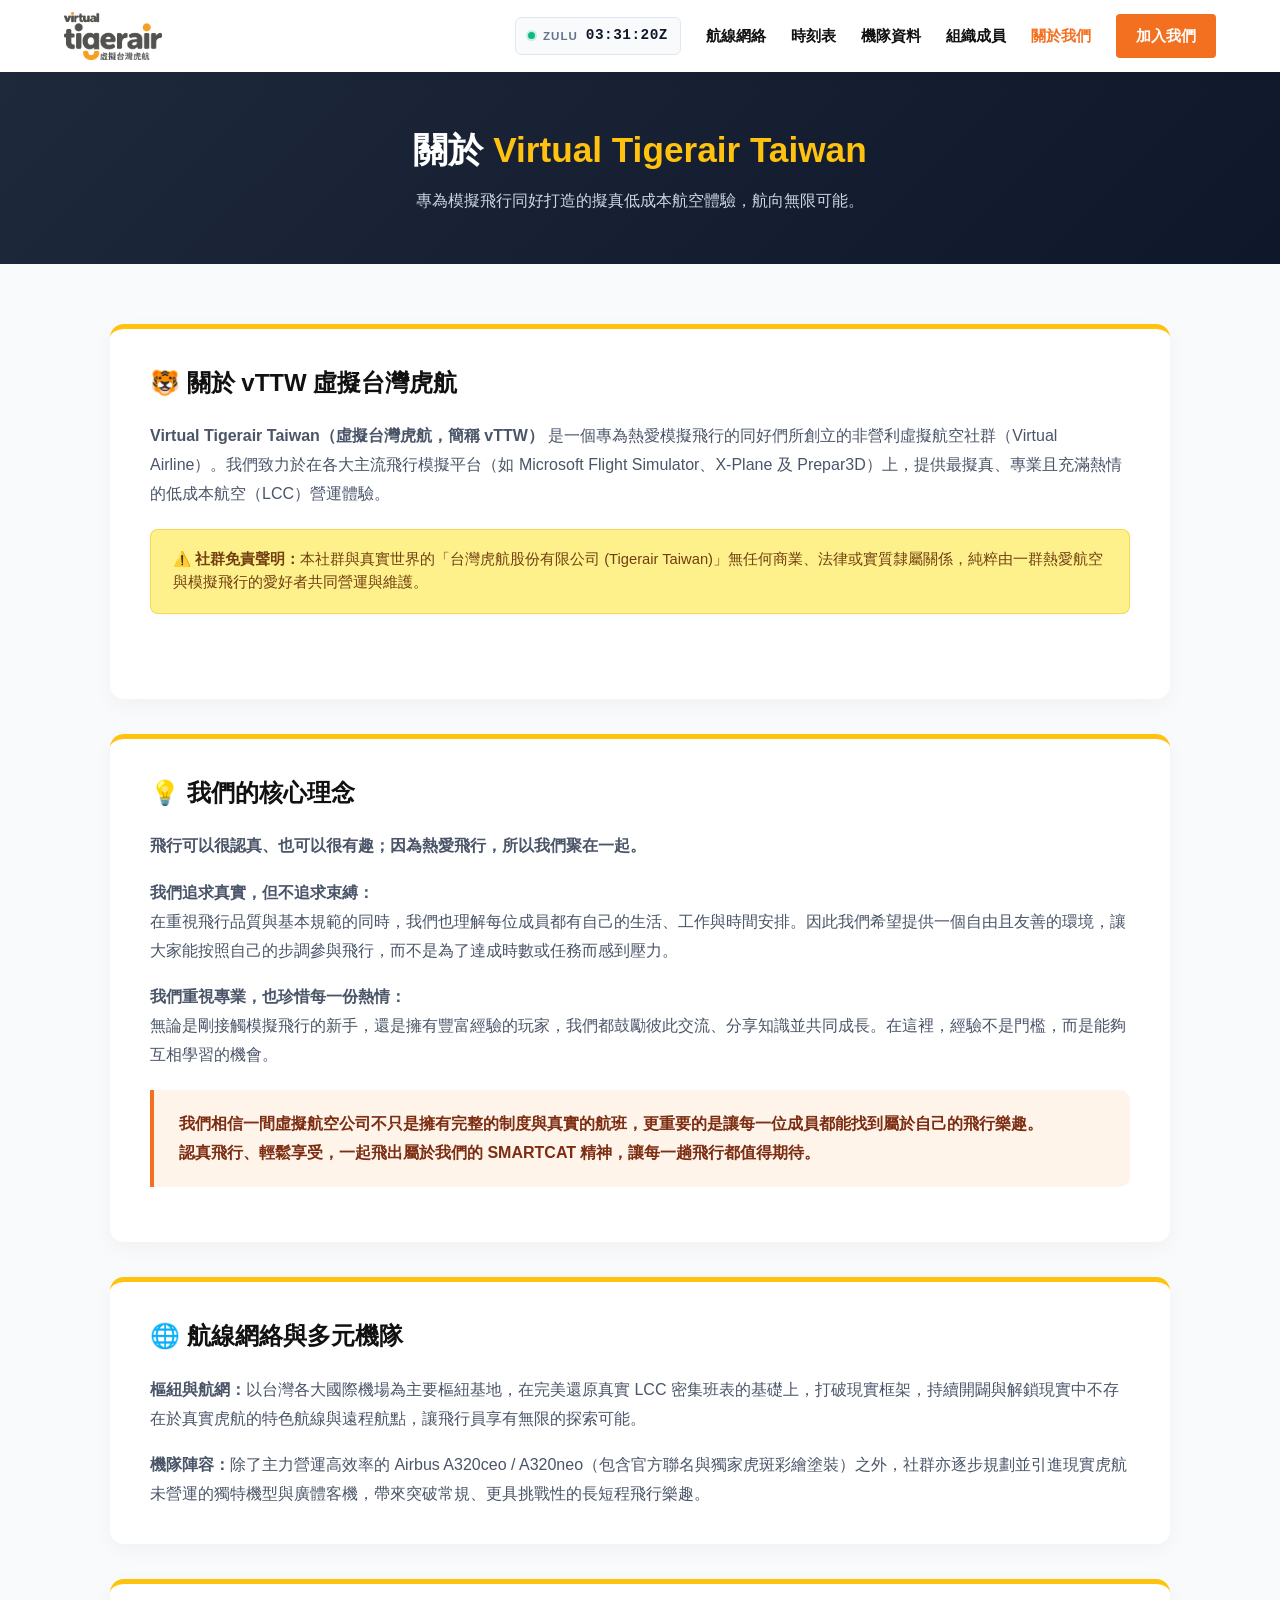
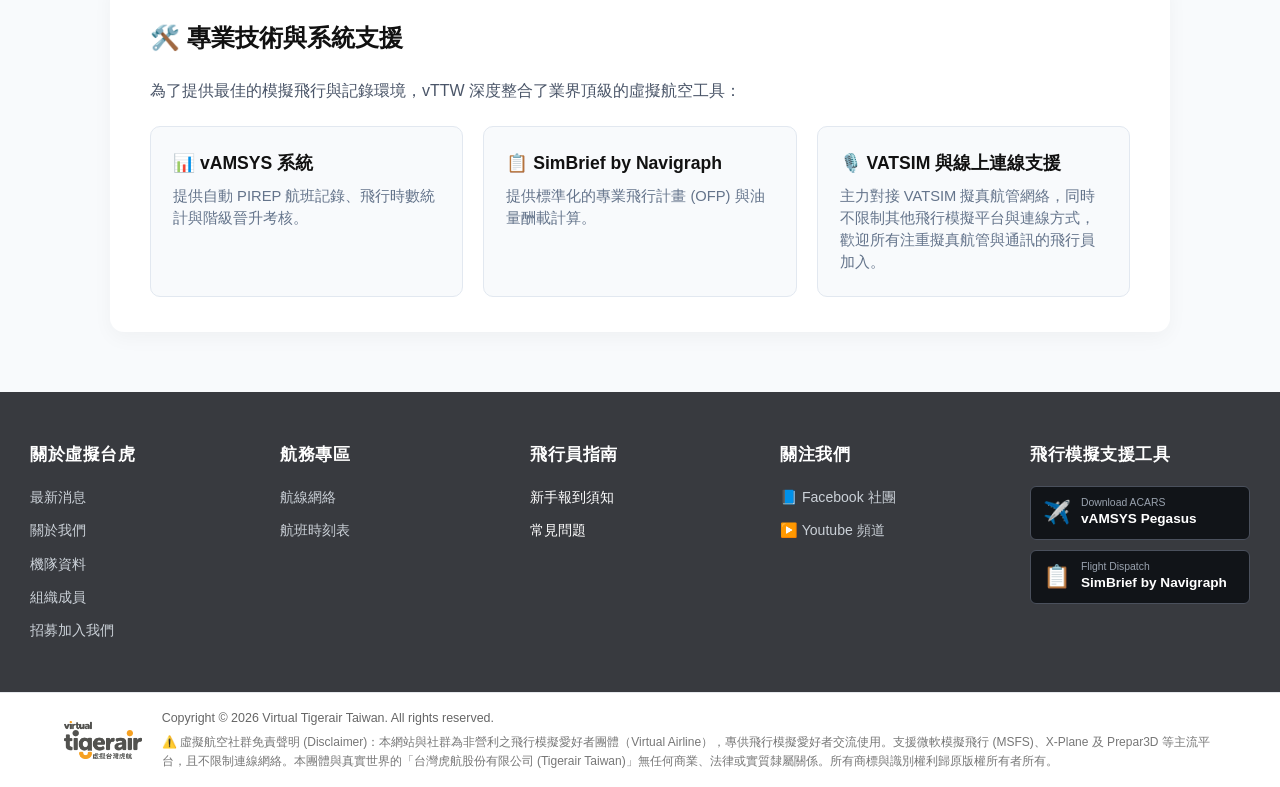
==== about.html @ 280c84ca "Update about.html" ====
<!DOCTYPE html>
<html lang="zh-TW">
<head>
    <meta charset="UTF-8">
    <meta name="viewport" content="width=device-width, initial-scale=1.0">
    <title>關於我們 | Virtual Tigerair Taiwan 虛擬台灣虎航</title>
    
    <link rel="icon" type="image/png" href="assets/vTTW_icon_128x128.png?v=3">
    <link rel="icon" type="image/png" href="assets/favicon.png?v=3">
    <link rel="apple-touch-icon" href="assets/vTTW_icon_128x128.png?v=3">

    <link rel="stylesheet" href="assets/styles.css">
    <style>
        body {
            background-color: #f8fafc;
        }

        .page-header {
            background: linear-gradient(135deg, #1e293b, #0f172a);
            color: #ffffff;
            padding: 50px 20px;
            text-align: center;
            margin-bottom: 40px;
        }

        .page-header h1 {
            font-size: 2.2rem;
            font-weight: 800;
            margin-bottom: 10px;
        }

        .page-header h1 span {
            color: var(--tiger-yellow);
        }

        .page-header p {
            font-size: 1rem;
            color: #cbd5e1;
            max-width: 700px;
            margin: 0 auto;
        }

        .content-section {
            background: #ffffff;
            border-radius: 14px;
            box-shadow: 0 6px 20px rgba(0,0,0,0.04);
            border-top: 5px solid var(--tiger-yellow);
            padding: 35px 40px;
            margin-bottom: 35px;
        }

        .content-section h2 {
            font-size: 1.5rem;
            font-weight: 800;
            color: var(--tiger-black);
            margin-bottom: 20px;
            display: flex;
            align-items: center;
            gap: 10px;
        }

        .content-section p {
            font-size: 1rem;
            color: #4a5568;
            line-height: 1.8;
            margin-bottom: 18px;
        }

        .content-section p:last-child {
            margin-bottom: 0;
        }

        .philosophy-box {
            background: #fff4ea;
            border-left: 4px solid var(--tiger-orange);
            padding: 20px 25px;
            border-radius: 0 10px 10px 0;
            margin: 20px 0;
        }

        .philosophy-box p {
            color: #7c2d12;
            font-weight: 600;
            margin: 0;
        }

        .disclaimer-box {
            background: #fef08a;
            border: 1px solid rgba(234, 179, 8, 0.4);
            color: #713f12;
            padding: 18px 22px;
            border-radius: 8px;
            font-size: 0.92rem;
            line-height: 1.6;
            margin-top: 20px;
        }

        .support-grid {
            display: grid;
            grid-template-columns: repeat(auto-fit, minmax(280px, 1fr));
            gap: 20px;
            margin-top: 20px;
        }

        .support-card {
            background: #f8fafc;
            border: 1.5px solid #e2e8f0;
            border-radius: 10px;
            padding: 22px;
            transition: all 0.2s ease;
        }

        .support-card:hover {
            border-color: var(--tiger-yellow);
            transform: translateY(-2px);
            box-shadow: 0 4px 12px rgba(0,0,0,0.03);
        }

        .support-card h3 {
            font-size: 1.1rem;
            font-weight: 800;
            color: var(--tiger-black);
            margin-bottom: 8px;
        }

        .support-card p {
            font-size: 0.92rem;
            color: #64748b;
            margin: 0;
            line-height: 1.5;
        }

        .zulu-badge {
            display: inline-flex;
            align-items: center;
            gap: 8px;
            background: #f8fafc;
            border: 1px solid #e2e8f0;
            border-radius: 6px;
            padding: 6px 12px;
            font-size: 0.85rem;
            color: #1e293b;
            font-weight: 700;
            letter-spacing: 0.5px;
        }

        .zulu-dot {
            width: 7px;
            height: 7px;
            background-color: #10b981;
            border-radius: 50%;
            display: inline-block;
            box-shadow: 0 0 0 2px rgba(16, 185, 129, 0.2);
            animation: zuluPulse 2s infinite;
        }

        .zulu-label {
            font-size: 0.72rem;
            font-weight: 800;
            color: #64748b;
            letter-spacing: 1px;
        }

        #zulu-clock {
            font-family: 'Consolas', 'Monaco', 'Courier New', monospace;
            font-size: 0.9rem;
            color: #0f172a;
            font-weight: 800;
        }

        @keyframes zuluPulse {
            0%, 100% { opacity: 1; transform: scale(1); }
            50% { opacity: 0.4; transform: scale(0.9); }
        }

        @media (max-width: 768px) {
            .content-section {
                padding: 25px 20px;
            }
        }
    </style>
</head>
<body>

    <header>
        <a href="index.html" class="tiger-logo-link">
            <img src="assets/Virtual_Tigerair_Taiwan_LOGO_cht_02.png" alt="Virtual Tigerair Taiwan 虛擬台灣虎航" class="tiger-logo-img">
        </a>
        <nav>
            <div class="zulu-badge">
                <span class="zulu-dot"></span>
                <span class="zulu-label">ZULU</span>
                <span id="zulu-clock">00:00:00Z</span>
            </div>

            <a href="routes.html">航線網絡</a>
            <a href="timetable.html">時刻表</a>
            <a href="fleet.html">機隊資料</a>
            <a href="team.html">組織成員</a>
            <a href="about.html" style="color: var(--tiger-orange);">關於我們</a>
            <a href="join.html" class="nav-btn" style="background-color: var(--tiger-orange); color: #fff !important;">加入我們</a>
        </nav>
    </header>

    <section class="page-header">
        <h1>關於 <span>Virtual Tigerair Taiwan</span></h1>
        <p>專為模擬飛行同好打造的擬真低成本航空體驗，航向無限可能。</p>
    </section>

    <div class="container">

        <section class="content-section">
            <h2>🐯 關於 vTTW 虛擬台灣虎航</h2>
            <p><strong>Virtual Tigerair Taiwan（虛擬台灣虎航，簡稱 vTTW）</strong> 是一個專為熱愛模擬飛行的同好們所創立的非營利虛擬航空社群（Virtual Airline）。我們致力於在各大主流飛行模擬平台（如 Microsoft Flight Simulator、X-Plane 及 Prepar3D）上，提供最擬真、專業且充滿熱情的低成本航空（LCC）營運體驗。</p>
            
            <div class="disclaimer-box">
                <strong>⚠️ 社群免責聲明：</strong>本社群與真實世界的「台灣虎航股份有限公司 (Tigerair Taiwan)」無任何商業、法律或實質隸屬關係，純粹由一群熱愛航空與模擬飛行的愛好者共同營運與維護。
            </div>
        </section>

        <section class="content-section">
            <h2>💡 我們的核心理念</h2>
            <p><strong>飛行可以很認真、也可以很有趣；因為熱愛飛行，所以我們聚在一起。</strong></p>
            
            <p><strong>我們追求真實，但不追求束縛：</strong><br>
            在重視飛行品質與基本規範的同時，我們也理解每位成員都有自己的生活、工作與時間安排。因此我們希望提供一個自由且友善的環境，讓大家能按照自己的步調參與飛行，而不是為了達成時數或任務而感到壓力。</p>

            <p><strong>我們重視專業，也珍惜每一份熱情：</strong><br>
            無論是剛接觸模擬飛行的新手，還是擁有豐富經驗的玩家，我們都鼓勵彼此交流、分享知識並共同成長。在這裡，經驗不是門檻，而是能夠互相學習的機會。</p>

            <div class="philosophy-box">
                <p>我們相信一間虛擬航空公司不只是擁有完整的制度與真實的航班，更重要的是讓每一位成員都能找到屬於自己的飛行樂趣。<br><strong>認真飛行、輕鬆享受，一起飛出屬於我們的 SMARTCAT 精神，讓每一趟飛行都值得期待。</strong></p>
            </div>
        </section>

        <section class="content-section">
            <h2>🌐 航線網絡與多元機隊</h2>
            <p><strong>樞紐與航網：</strong>以台灣各大國際機場為主要樞紐基地，在完美還原真實 LCC 密集班表的基礎上，打破現實框架，持續開闢與解鎖現實中不存在於真實虎航的特色航線與遠程航點，讓飛行員享有無限的探索可能。</p>
            <p><strong>機隊陣容：</strong>除了主力營運高效率的 Airbus A320ceo / A320neo（包含官方聯名與獨家虎斑彩繪塗裝）之外，社群亦逐步規劃並引進現實虎航未營運的獨特機型與廣體客機，帶來突破常規、更具挑戰性的長短程飛行樂趣。</p>
        </section>

        <section class="content-section">
            <h2>🛠️ 專業技術與系統支援</h2>
            <p>為了提供最佳的模擬飛行與記錄環境，vTTW 深度整合了業界頂級的虛擬航空工具：</p>
            
            <div class="support-grid">
                <div class="support-card">
                    <h3>📊 vAMSYS 系統</h3>
                    <p>提供自動 PIREP 航班記錄、飛行時數統計與階級晉升考核。</p>
                </div>
                <div class="support-card">
                    <h3>📋 SimBrief by Navigraph</h3>
                    <p>提供標準化的專業飛行計畫 (OFP) 與油量酬載計算。</p>
                </div>
                <div class="support-card">
                    <h3>🎙️ VATSIM 與線上連線支援</h3>
                    <p>主力對接 VATSIM 擬真航管網絡，同時不限制其他飛行模擬平台與連線方式，歡迎所有注重擬真航管與通訊的飛行員加入。</p>
                </div>
            </div>
        </section>

    </div>

    <footer class="tiger-footer">
        <div class="tiger-footer-top">
            <div class="footer-col">
                <h4>關於虛擬台虎</h4>
                <ul>
                    <li><a href="index.html#news">最新消息</a></li>
                    <li><a href="about.html">關於我們</a></li>
                    <li><a href="fleet.html">機隊資料</a></li>
                    <li><a href="team.html">組織成員</a></li>
                    <li><a href="join.html">招募加入我們</a></li>
                </ul>
            </div>

            <div class="footer-col">
                <h4>航務專區</h4>
                <ul>
                    <li><a href="routes.html">航線網絡</a></li>
                    <li><a href="timetable.html">航班時刻表</a></li>
                </ul>
            </div>

            <div class="footer-col">
                <h4>飛行員指南</h4>
                <ul>
                    <li>新手報到須知</li>
                    <li>常見問題</li>
                </ul>
            </div>

            <div class="footer-col">
                <h4>關注我們</h4>
                <ul>
                    <li><a href="https://facebook.com" target="_blank" class="social-link">📘 Facebook 社團</a></li>
                    <li><a href="https://youtube.com" target="_blank" class="social-link">▶️ Youtube 頻道</a></li>
                </ul>
            </div>

            <div class="footer-col">
                <h4>飛行模擬支援工具</h4>
                <div class="app-btn-box">
                    <a href="https://vamsys.io" target="_blank" class="app-btn">
                        <span class="app-btn-icon">✈️</span>
                        <div class="app-btn-text">
                            <small>Download ACARS</small>
                            <span>vAMSYS Pegasus</span>
                        </div>
                    </a>
                    <a href="https://simbrief.com" target="_blank" class="app-btn">
                        <span class="app-btn-icon">📋</span>
                        <div class="app-btn-text">
                            <small>Flight Dispatch</small>
                            <span>SimBrief by Navigraph</span>
                        </div>
                    </a>
                </div>
            </div>
        </div>

        <div class="tiger-footer-bottom">
            <div class="footer-bottom-inner">
                <div class="footer-brand-logo">
                    <img src="assets/Virtual_Tigerair_Taiwan_LOGO_cht_02.png" alt="Virtual Tigerair Taiwan" class="footer-logo-img">
                </div>
                <div class="footer-legal">
                    <div>Copyright &copy; 2026 Virtual Tigerair Taiwan. All rights reserved.</div>
                    <div style="margin-top: 4px; color: #777; font-size: 0.75rem;">
                        ⚠️ 虛擬航空社群免責聲明 (Disclaimer)：本網站與社群為非營利之飛行模擬愛好者團體（Virtual Airline），專供飛行模擬愛好者交流使用。支援微軟模擬飛行 (MSFS)、X-Plane 及 Prepar3D 等主流平台，且不限制連線網絡。本團體與真實世界的「台灣虎航股份有限公司 (Tigerair Taiwan)」無任何商業、法律或實質隸屬關係。所有商標與識別權利歸原版權所有者所有。
                    </div>
                </div>
            </div>
        </div>
    </footer>

    <script src="assets/site.js"></script>
    <script>
        function updateZuluClock() {
            const now = new Date();
            const h = String(now.getUTCHours()).padStart(2, '0');
            const m = String(now.getUTCMinutes()).padStart(2, '0');
            const s = String(now.getUTCSeconds()).padStart(2, '0');
            const clockEl = document.getElementById('zulu-clock');
            if (clockEl) {
                clockEl.textContent = `${h}:${m}:${s}Z`;
            }
        }
        setInterval(updateZuluClock, 1000);
        updateZuluClock();
    </script>
</body>
</html>
---- assets/styles.css ----
:root {
    --tiger-yellow: #ffc20e;
    --tiger-black: #111111;
    --tiger-dark-gray: #222222;
    --tiger-orange: #f37021;
    --light-bg: #f7f9fa;
}

* {
    box-sizing: border-box;
    margin: 0;
    padding: 0;
}

body {
    font-family: 'PingFang TC', 'Microsoft JhengHei', sans-serif, Arial;
    background-color: var(--light-bg);
    color: #333;
    line-height: 1.6;
}

/* 頂部宣告條 */
.top-bar {
    background-color: var(--tiger-black);
    color: #ccc;
    font-size: 0.8rem;
    text-align: center;
    padding: 6px 10px;
    border-bottom: 2px solid var(--tiger-yellow);
}

/* 導航列 */
header {
    background-color: #ffffff;
    display: flex;
    justify-content: space-between;
    align-items: center;
    padding: 12px 5%;
    box-shadow: 0 2px 10px rgba(0,0,0,0.05);
    position: sticky;
    top: 0;
    z-index: 1000;
}

.tiger-logo-link {
    display: flex;
    align-items: center;
    text-decoration: none;
}

.tiger-logo-img {
    height: 48px;
    width: auto;
    display: block;
    object-fit: contain;
    transition: opacity 0.2s;
}

.tiger-logo-img:hover {
    opacity: 0.85;
}

/* 導航選單 */
nav {
    display: flex;
    align-items: center;
    gap: 25px;
}

nav a {
    color: var(--tiger-black);
    text-decoration: none;
    font-weight: 600;
    font-size: 0.95rem;
    transition: color 0.3s;
}

nav a:hover {
    color: var(--tiger-orange);
}

.nav-btn {
    background-color: var(--tiger-yellow);
    color: var(--tiger-black) !important;
    padding: 10px 20px;
    border-radius: 4px;
    font-weight: bold;
    transition: background 0.3s;
}

.nav-btn:hover {
    background-color: #e5ae0c;
}

/* --- 自動輪播 Hero Banner 樣式 --- */
.hero-slider {
    position: relative;
    width: 100%;
    height: 480px;
    overflow: hidden;
    display: flex;
    align-items: center;
    justify-content: center;
    text-align: center;
    color: white;
}

.slide {
    position: absolute;
    top: 0;
    left: 0;
    width: 100%;
    height: 100%;
    background-size: cover;
    background-position: center;
    opacity: 0;
    transition: opacity 1.5s ease-in-out;
    z-index: 1;
}

.slide.active {
    opacity: 1;
}

.hero-slider::before {
    content: '';
    position: absolute;
    top: 0;
    left: 0;
    width: 100%;
    height: 100%;
    background: rgba(17, 17, 17, 0.55);
    z-index: 2;
}

.hero-content {
    position: relative;
    z-index: 3;
    max-width: 800px;
    padding: 0 20px;
}

.hero-content h1 {
    font-size: 3rem;
    margin-bottom: 15px;
    font-weight: 800;
    letter-spacing: 1px;
}

.hero-content h1 span {
    color: var(--tiger-yellow);
}

.hero-content p {
    font-size: 1.25rem;
    margin: 0 auto 35px;
    color: #eee;
}

.hero-cta {
    display: inline-block;
    background-color: var(--tiger-yellow);
    color: var(--tiger-black);
    padding: 14px 35px;
    font-size: 1.1rem;
    font-weight: bold;
    text-decoration: none;
    border-radius: 4px;
    box-shadow: 0 4px 15px rgba(255, 194, 14, 0.4);
    transition: transform 0.2s, background-color 0.2s;
}

.hero-cta:hover {
    transform: translateY(-2px);
    background-color: #e5ae0c;
}

/* 內容區塊 */
.container {
    max-width: 1100px;
    margin: 60px auto;
    padding: 0 20px;
}

.disclaimer-box {
    background-color: #fff8e1;
    border-left: 5px solid var(--tiger-yellow);
    padding: 18px 20px;
    margin-bottom: 50px;
    border-radius: 0 4px 4px 0;
    font-size: 0.9rem;
    color: #555;
    box-shadow: 0 2px 8px rgba(0,0,0,0.03);
}

.section-title {
    text-align: center;
    font-size: 2rem;
    margin-bottom: 40px;
    font-weight: 800;
    color: var(--tiger-black);
}

.cards-grid {
    display: grid;
    grid-template-columns: repeat(auto-fit, minmax(240px, 1fr));
    gap: 25px;
    margin-bottom: 50px;
}

.card {
    background: white;
    border-radius: 8px;
    overflow: hidden;
    box-shadow: 0 4px 15px rgba(0,0,0,0.05);
    transition: transform 0.3s;
    border-top: 4px solid var(--tiger-yellow);
}

.card:hover {
    transform: translateY(-5px);
}

.card-content {
    padding: 22px;
}

.card-content h3, .card-content h4 {
    font-size: 1.15rem;
    margin-bottom: 10px;
    color: var(--tiger-black);
}

.card-content p {
    color: #666;
    font-size: 0.9rem;
    margin-bottom: 15px;
}

.card-link {
    color: var(--tiger-orange);
    text-decoration: none;
    font-weight: bold;
    font-size: 0.9rem;
}

.card-link:hover {
    text-decoration: underline;
}

/* 機隊表格樣式 */
.table-wrapper {
    overflow-x: auto;
    background: white;
    border-radius: 8px;
    box-shadow: 0 4px 15px rgba(0,0,0,0.05);
    border-top: 4px solid var(--tiger-yellow);
    margin-bottom: 40px;
}

.fleet-table {
    width: 100%;
    border-collapse: collapse;
    text-align: center;
    font-size: 0.9rem;
}

.fleet-table th {
    background-color: var(--tiger-black);
    color: white;
    padding: 12px 15px;
    font-weight: 600;
}

.fleet-table td {
    padding: 12px 15px;
    border-bottom: 1px solid #eee;
    color: #444;
}

.fleet-table tr:hover {
    background-color: #fffde7;
}

.badge {
    display: inline-block;
    padding: 3px 8px;
    border-radius: 4px;
    font-weight: bold;
    font-size: 0.8rem;
}

.badge.ceo {
    background-color: #e2e8f0;
    color: #334155;
}

.badge.neo {
    background-color: #fef3c7;
    color: #b45309;
    border: 1px solid var(--tiger-yellow);
}

/* ==========================================
   擬真虎航雙層頁尾 (Realistic Footer)
========================================== */
.tiger-footer {
    background-color: #383a3f;
    color: #ffffff;
    font-size: 0.9rem;
    line-height: 1.6;
    margin-top: 60px;
    border-top: none;
    padding: 0;
    text-align: left;
}

.tiger-footer-top {
    max-width: 1300px;
    margin: 0 auto;
    padding: 50px 30px 40px;
    display: grid;
    grid-template-columns: repeat(5, 1fr);
    gap: 30px;
}

.footer-col h4 {
    font-size: 1.05rem;
    font-weight: 700;
    color: #ffffff;
    margin-bottom: 18px;
    letter-spacing: 0.5px;
}

.footer-col ul {
    list-style: none;
    padding: 0;
    margin: 0;
}

.footer-col ul li {
    margin-bottom: 10px;
}

.footer-col ul li a {
    color: #cbd1d8;
    text-decoration: none;
    font-size: 0.88rem;
    transition: color 0.2s, padding-left 0.2s;
    display: inline-block;
}

.footer-col ul li a:hover {
    color: var(--tiger-yellow);
    padding-left: 3px;
}

.social-link {
    display: inline-flex;
    align-items: center;
    gap: 8px;
}

.app-btn-box {
    display: flex;
    flex-direction: column;
    gap: 10px;
}

.app-btn {
    display: flex;
    align-items: center;
    gap: 10px;
    background: #111418;
    border: 1px solid #4a505c;
    border-radius: 6px;
    padding: 8px 12px;
    color: #fff !important;
    text-decoration: none !important;
    transition: all 0.2s;
}

.app-btn:hover {
    border-color: var(--tiger-yellow);
    background: #1e2229;
    transform: translateY(-2px);
}

.app-btn-icon {
    font-size: 1.4rem;
}

.app-btn-text {
    display: flex;
    flex-direction: column;
}

.app-btn-text small {
    font-size: 0.65rem;
    color: #9aa3af;
    line-height: 1.1;
}

.app-btn-text span {
    font-size: 0.85rem;
    font-weight: 700;
}

.tiger-footer-bottom {
    background-color: #ffffff;
    color: #555555;
    padding: 16px 5%;
    border-top: 1px solid #e5e8ec;
}

.footer-bottom-inner {
    max-width: 1300px;
    margin: 0 auto;
    display: flex;
    align-items: center;
    justify-content: space-between;
    flex-wrap: wrap;
    gap: 20px;
}

.footer-brand-logo {
    display: flex;
    align-items: center;
}

.footer-logo-img {
    height: 38px;
    width: auto;
    object-fit: contain;
}

.footer-legal {
    font-size: 0.78rem;
    color: #666666;
    line-height: 1.6;
    flex: 1;
    min-width: 300px;
}

.footer-badges {
    display: flex;
    align-items: center;
    gap: 14px;
}

.vatsim-badge {
    background: #1a222d;
    color: #ffffff;
    font-size: 0.75rem;
    font-weight: 800;
    padding: 6px 12px;
    border-radius: 4px;
    border-left: 3px solid var(--tiger-yellow);
    letter-spacing: 1px;
}

.vamsys-badge {
    background: #ffc20e;
    color: #111111;
    font-size: 0.75rem;
    font-weight: 800;
    padding: 6px 12px;
    border-radius: 4px;
    letter-spacing: 0.5px;
}

@media (max-width: 992px) {
    .tiger-footer-top {
        grid-template-columns: repeat(2, 1fr);
    }
}

@media (max-width: 768px) {
    nav { display: none; }
    .hero-content h1 { font-size: 2.2rem; }
}

@media (max-width: 576px) {
    .tiger-footer-top {
        grid-template-columns: 1fr;
    }
    .footer-bottom-inner {
        flex-direction: column;
        align-items: flex-start;
    }
}
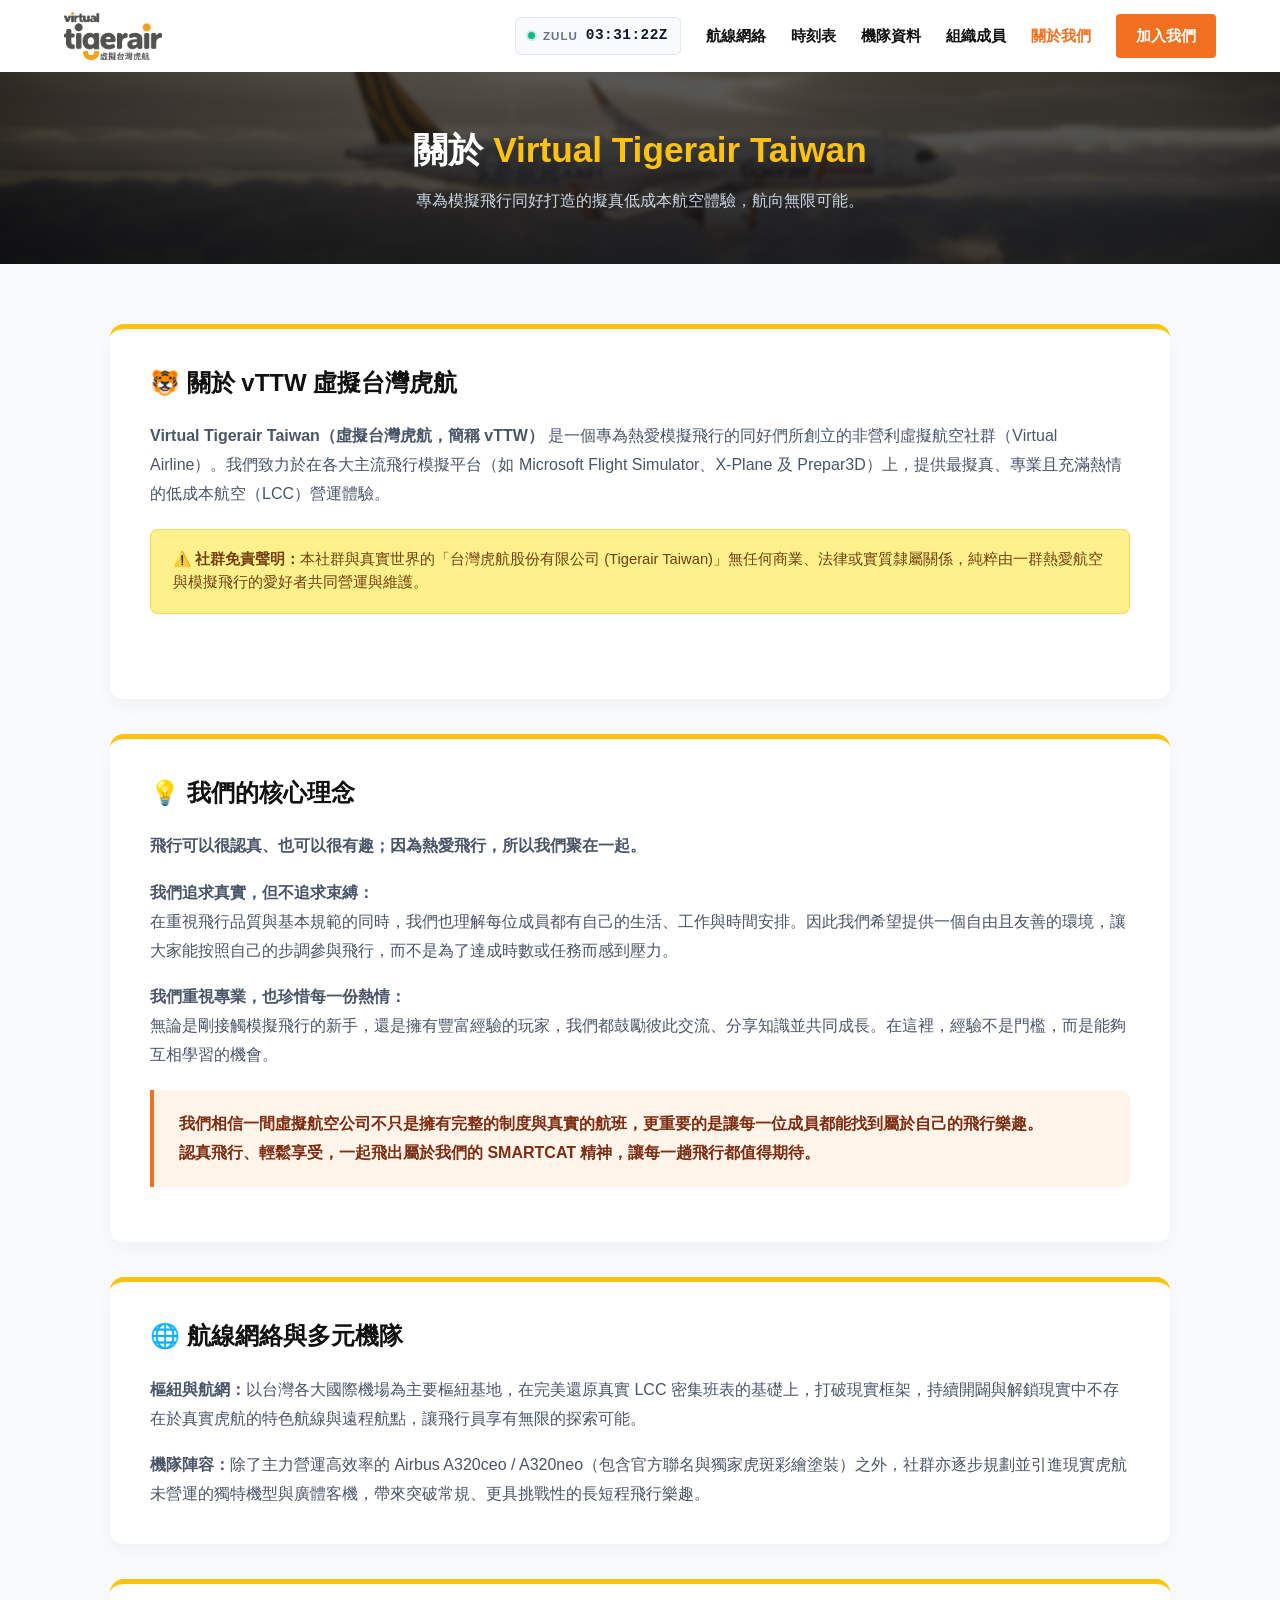
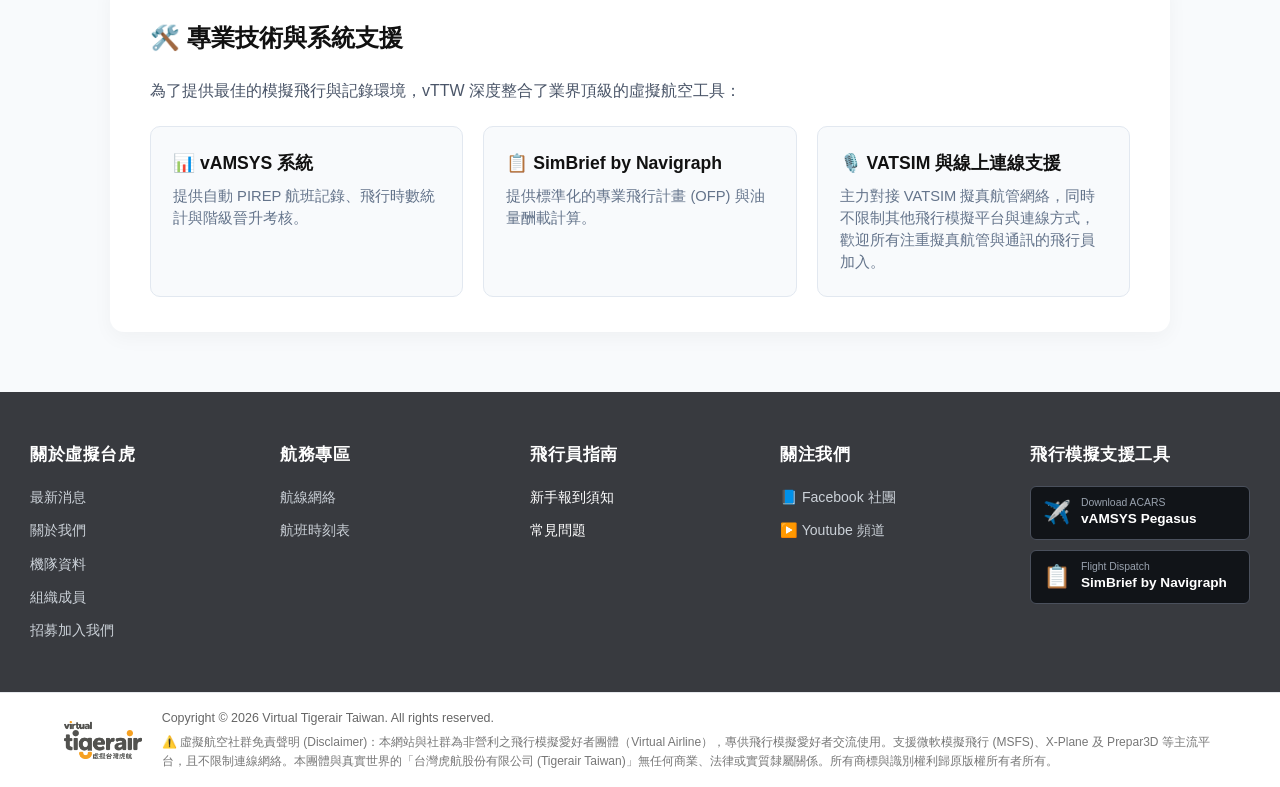
==== commit 8c413739: "Update about.html" ====
--- a/about.html
+++ b/about.html
@@ -5,6 +5,7 @@
     <meta name="viewport" content="width=device-width, initial-scale=1.0">
     <title>關於我們 | Virtual Tigerair Taiwan 虛擬台灣虎航</title>
     
+    <!-- 網站 Favicon 圖示 -->
     <link rel="icon" type="image/png" href="assets/vTTW_icon_128x128.png?v=3">
     <link rel="icon" type="image/png" href="assets/favicon.png?v=3">
     <link rel="apple-touch-icon" href="assets/vTTW_icon_128x128.png?v=3">
@@ -15,8 +16,9 @@
             background-color: #f8fafc;
         }
 
+        /* 頁面標題 Banner 樣式 */
         .page-header {
-            background: linear-gradient(135deg, #1e293b, #0f172a);
+            background: linear-gradient(rgba(17,17,17,0.7), rgba(17,17,17,0.8)), url('assets/banner1.png') center/cover;
             color: #ffffff;
             padding: 50px 20px;
             text-align: center;
@@ -40,6 +42,7 @@
             margin: 0 auto;
         }
 
+        /* 內容區塊卡片樣式 */
         .content-section {
             background: #ffffff;
             border-radius: 14px;
@@ -70,6 +73,7 @@
             margin-bottom: 0;
         }
 
+        /* 核心理念列點或強調區塊 */
         .philosophy-box {
             background: #fff4ea;
             border-left: 4px solid var(--tiger-orange);
@@ -84,6 +88,7 @@
             margin: 0;
         }
 
+        /* 免責聲明提醒框 */
         .disclaimer-box {
             background: #fef08a;
             border: 1px solid rgba(234, 179, 8, 0.4);
@@ -95,6 +100,7 @@
             margin-top: 20px;
         }
 
+        /* 系統支援清單卡片 */
         .support-grid {
             display: grid;
             grid-template-columns: repeat(auto-fit, minmax(280px, 1fr));
@@ -130,6 +136,7 @@
             line-height: 1.5;
         }
 
+        /* ZULU 時鐘與導覽列樣式 */
         .zulu-badge {
             display: inline-flex;
             align-items: center;
@@ -182,11 +189,13 @@
 </head>
 <body>
 
+    <!-- 頂部導覽列 -->
     <header>
         <a href="index.html" class="tiger-logo-link">
             <img src="assets/Virtual_Tigerair_Taiwan_LOGO_cht_02.png" alt="Virtual Tigerair Taiwan 虛擬台灣虎航" class="tiger-logo-img">
         </a>
         <nav>
+            <!-- ZULU 即時時鐘 -->
             <div class="zulu-badge">
                 <span class="zulu-dot"></span>
                 <span class="zulu-label">ZULU</span>
@@ -202,13 +211,16 @@
         </nav>
     </header>
 
+    <!-- 頁面標題 Header -->
     <section class="page-header">
         <h1>關於 <span>Virtual Tigerair Taiwan</span></h1>
         <p>專為模擬飛行同好打造的擬真低成本航空體驗，航向無限可能。</p>
     </section>
 
+    <!-- 主要內容容器 -->
     <div class="container">
 
+        <!-- 第一區：社群簡介與免責聲明 -->
         <section class="content-section">
             <h2>🐯 關於 vTTW 虛擬台灣虎航</h2>
             <p><strong>Virtual Tigerair Taiwan（虛擬台灣虎航，簡稱 vTTW）</strong> 是一個專為熱愛模擬飛行的同好們所創立的非營利虛擬航空社群（Virtual Airline）。我們致力於在各大主流飛行模擬平台（如 Microsoft Flight Simulator、X-Plane 及 Prepar3D）上，提供最擬真、專業且充滿熱情的低成本航空（LCC）營運體驗。</p>
@@ -218,6 +230,7 @@
             </div>
         </section>
 
+        <!-- 第二區：核心理念 -->
         <section class="content-section">
             <h2>💡 我們的核心理念</h2>
             <p><strong>飛行可以很認真、也可以很有趣；因為熱愛飛行，所以我們聚在一起。</strong></p>
@@ -233,12 +246,14 @@
             </div>
         </section>
 
+        <!-- 第三區：航線網絡與多元機隊 -->
         <section class="content-section">
             <h2>🌐 航線網絡與多元機隊</h2>
             <p><strong>樞紐與航網：</strong>以台灣各大國際機場為主要樞紐基地，在完美還原真實 LCC 密集班表的基礎上，打破現實框架，持續開闢與解鎖現實中不存在於真實虎航的特色航線與遠程航點，讓飛行員享有無限的探索可能。</p>
             <p><strong>機隊陣容：</strong>除了主力營運高效率的 Airbus A320ceo / A320neo（包含官方聯名與獨家虎斑彩繪塗裝）之外，社群亦逐步規劃並引進現實虎航未營運的獨特機型與廣體客機，帶來突破常規、更具挑戰性的長短程飛行樂趣。</p>
         </section>
 
+        <!-- 第四區：專業技術與系統支援 -->
         <section class="content-section">
             <h2>🛠️ 專業技術與系統支援</h2>
             <p>為了提供最佳的模擬飛行與記錄環境，vTTW 深度整合了業界頂級的虛擬航空工具：</p>
@@ -261,6 +276,7 @@
 
     </div>
 
+    <!-- 頁尾 -->
     <footer class="tiger-footer">
         <div class="tiger-footer-top">
             <div class="footer-col">
@@ -334,6 +350,7 @@
         </div>
     </footer>
 
+    <!-- 載入基本腳本 -->
     <script src="assets/site.js"></script>
     <script>
         function updateZuluClock() {
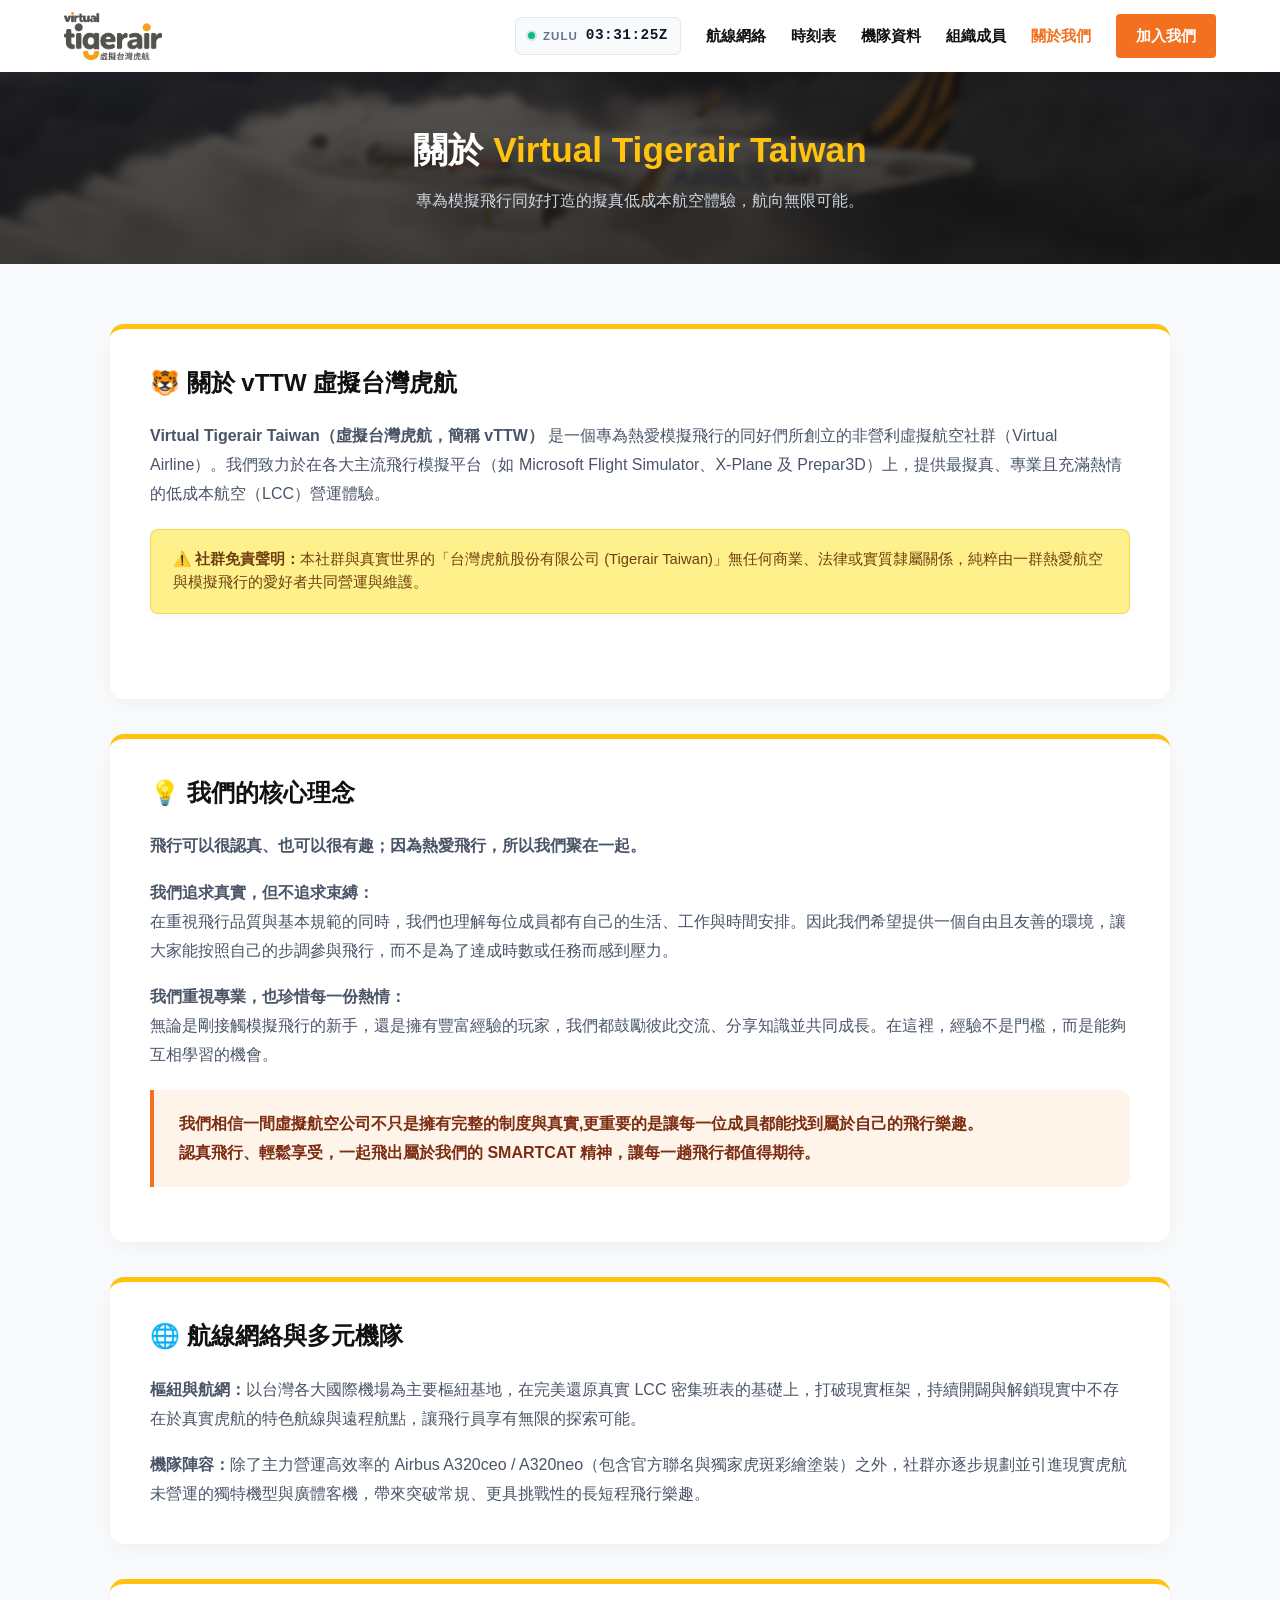
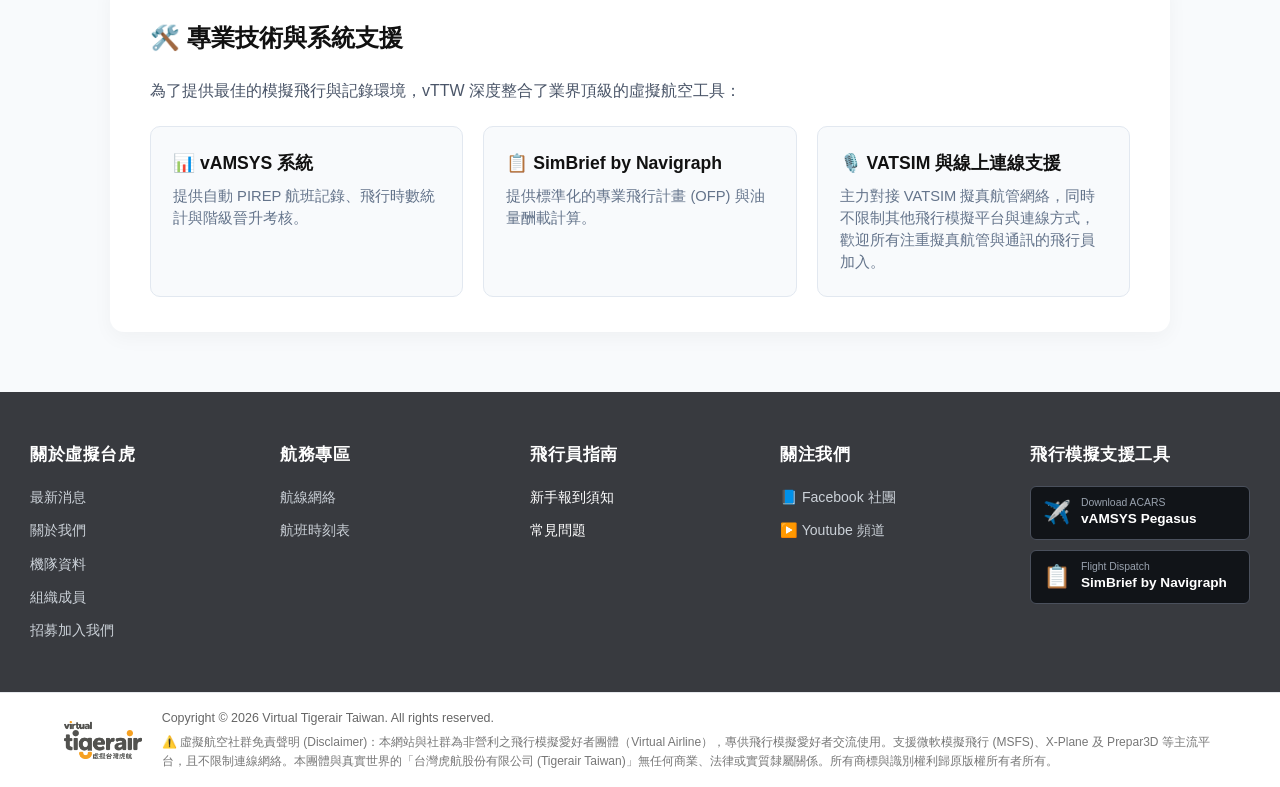
==== commit 6a51dd2f: "Update about.html" ====
--- a/about.html
+++ b/about.html
@@ -16,9 +16,9 @@
             background-color: #f8fafc;
         }
 
-        /* 頁面標題 Banner 樣式 */
+        /* 頁面標題 Banner 樣式 (已更新為 banner5.png) */
         .page-header {
-            background: linear-gradient(rgba(17,17,17,0.7), rgba(17,17,17,0.8)), url('assets/banner1.png') center/cover;
+            background: linear-gradient(rgba(17,17,17,0.7), rgba(17,17,17,0.8)), url('assets/banner5.png') center/cover;
             color: #ffffff;
             padding: 50px 20px;
             text-align: center;
@@ -242,7 +242,7 @@
             無論是剛接觸模擬飛行的新手，還是擁有豐富經驗的玩家，我們都鼓勵彼此交流、分享知識並共同成長。在這裡，經驗不是門檻，而是能夠互相學習的機會。</p>
 
             <div class="philosophy-box">
-                <p>我們相信一間虛擬航空公司不只是擁有完整的制度與真實的航班，更重要的是讓每一位成員都能找到屬於自己的飛行樂趣。<br><strong>認真飛行、輕鬆享受，一起飛出屬於我們的 SMARTCAT 精神，讓每一趟飛行都值得期待。</strong></p>
+                <p>我們相信一間虛擬航空公司不只是擁有完整的制度與真實,更重要的是讓每一位成員都能找到屬於自己的飛行樂趣。<br><strong>認真飛行、輕鬆享受，一起飛出屬於我們的 SMARTCAT 精神，讓每一趟飛行都值得期待。</strong></p>
             </div>
         </section>
 
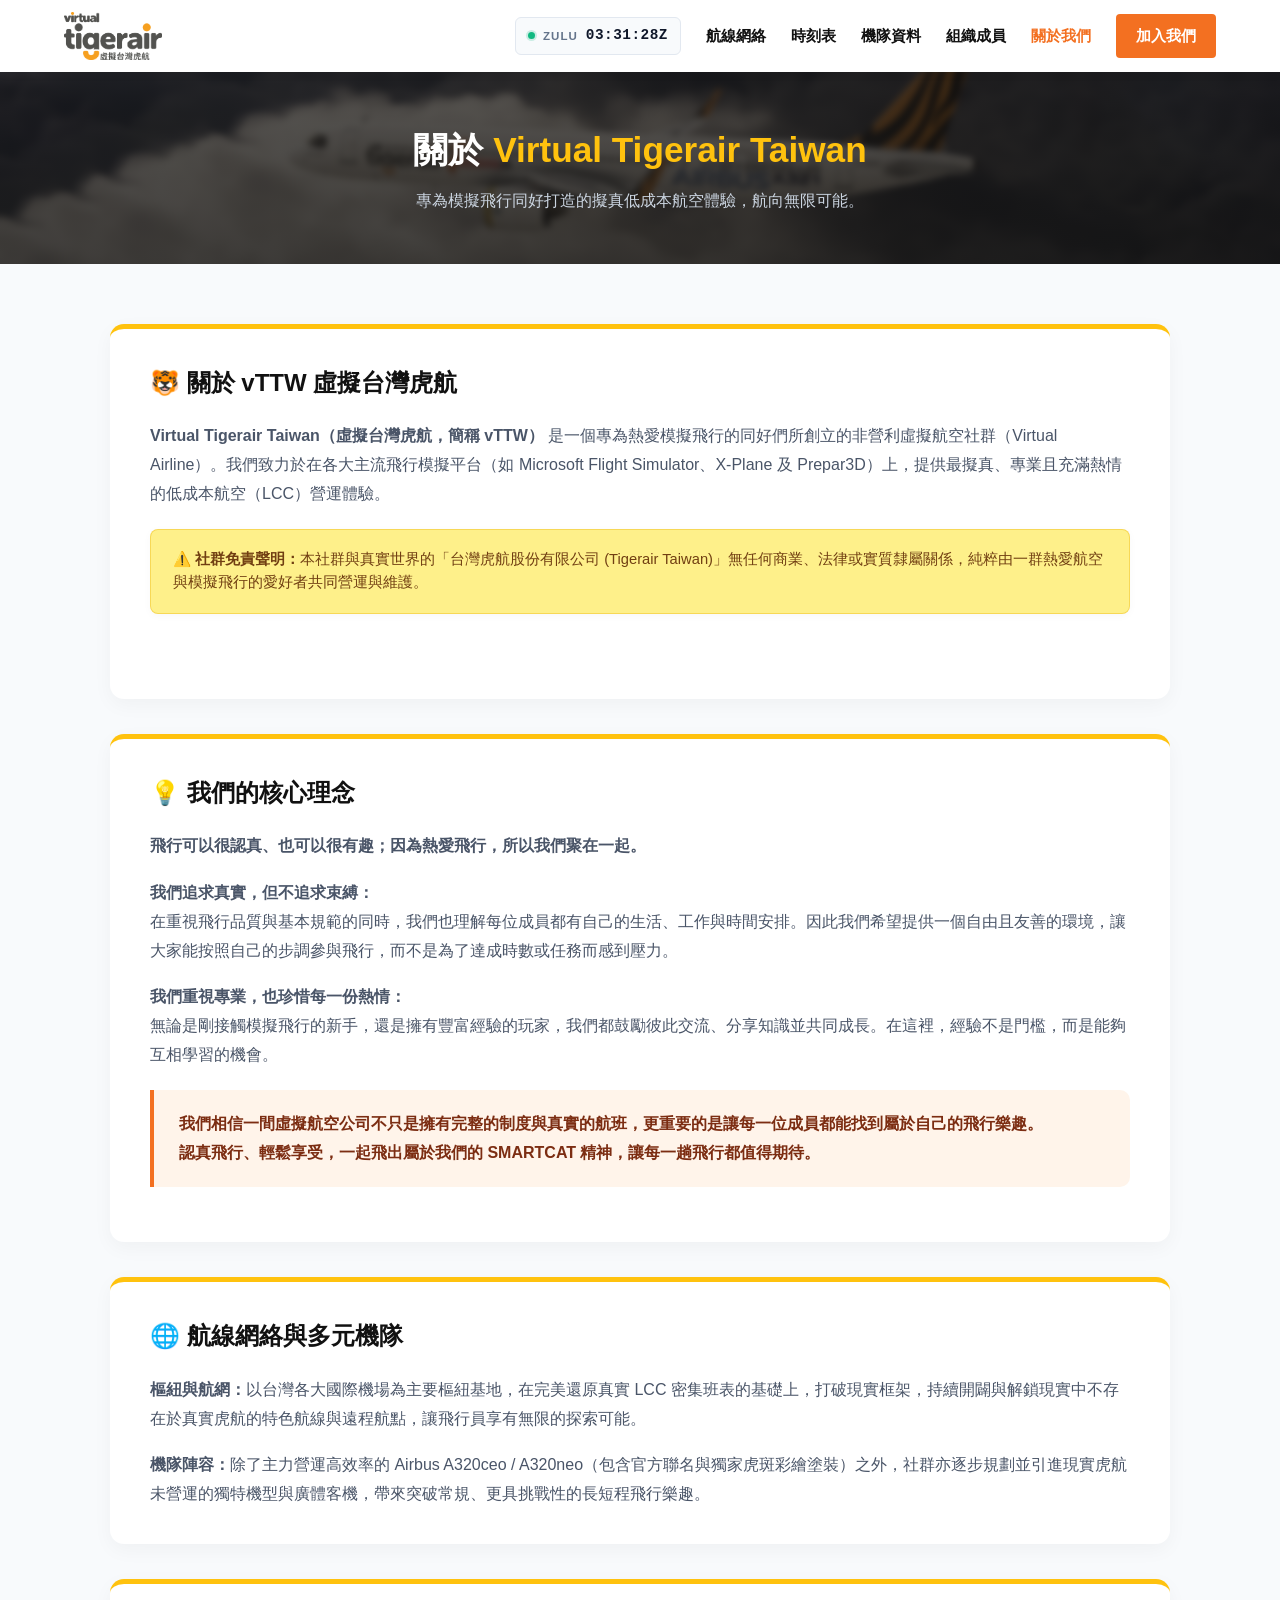
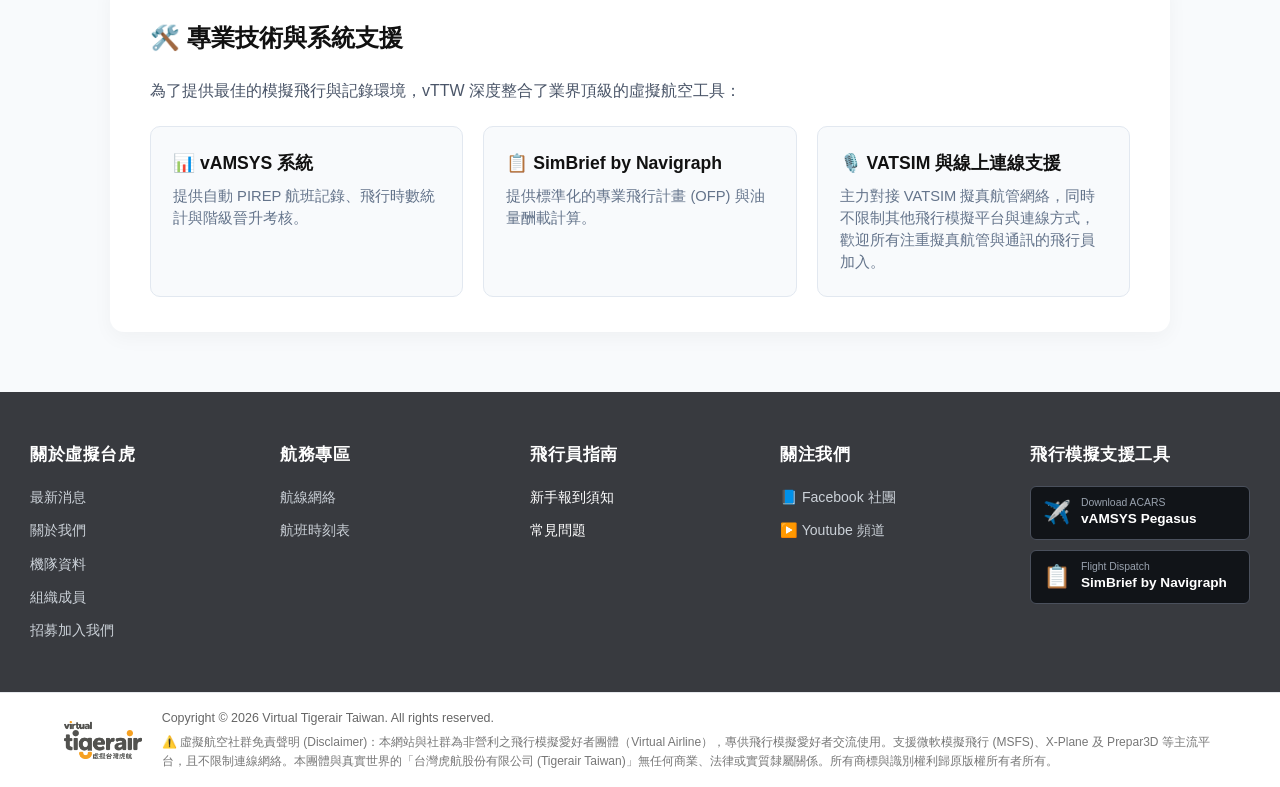
==== commit 2b81f1ce: "Update about.html" ====
--- a/about.html
+++ b/about.html
@@ -16,7 +16,7 @@
             background-color: #f8fafc;
         }
 
-        /* 頁面標題 Banner 樣式 (已更新為 banner5.png) */
+        /* 頁面標題 Banner 樣式 */
         .page-header {
             background: linear-gradient(rgba(17,17,17,0.7), rgba(17,17,17,0.8)), url('assets/banner5.png') center/cover;
             color: #ffffff;
@@ -242,7 +242,7 @@
             無論是剛接觸模擬飛行的新手，還是擁有豐富經驗的玩家，我們都鼓勵彼此交流、分享知識並共同成長。在這裡，經驗不是門檻，而是能夠互相學習的機會。</p>
 
             <div class="philosophy-box">
-                <p>我們相信一間虛擬航空公司不只是擁有完整的制度與真實,更重要的是讓每一位成員都能找到屬於自己的飛行樂趣。<br><strong>認真飛行、輕鬆享受，一起飛出屬於我們的 SMARTCAT 精神，讓每一趟飛行都值得期待。</strong></p>
+                <p>我們相信一間虛擬航空公司不只是擁有完整的制度與真實的航班，更重要的是讓每一位成員都能找到屬於自己的飛行樂趣。<br><strong>認真飛行、輕鬆享受，一起飛出屬於我們的 SMARTCAT 精神，讓每一趟飛行都值得期待。</strong></p>
             </div>
         </section>
 
@@ -309,7 +309,7 @@
             <div class="footer-col">
                 <h4>關注我們</h4>
                 <ul>
-                    <li><a href="https://facebook.com" target="_blank" class="social-link">📘 Facebook 社團</a></li>
+                    <li><a href="https://www.facebook.com/share/g/1Hp3dYjPf8/" target="_blank" class="social-link">📘 Facebook 社團</a></li>
                     <li><a href="https://youtube.com" target="_blank" class="social-link">▶️ Youtube 頻道</a></li>
                 </ul>
             </div>
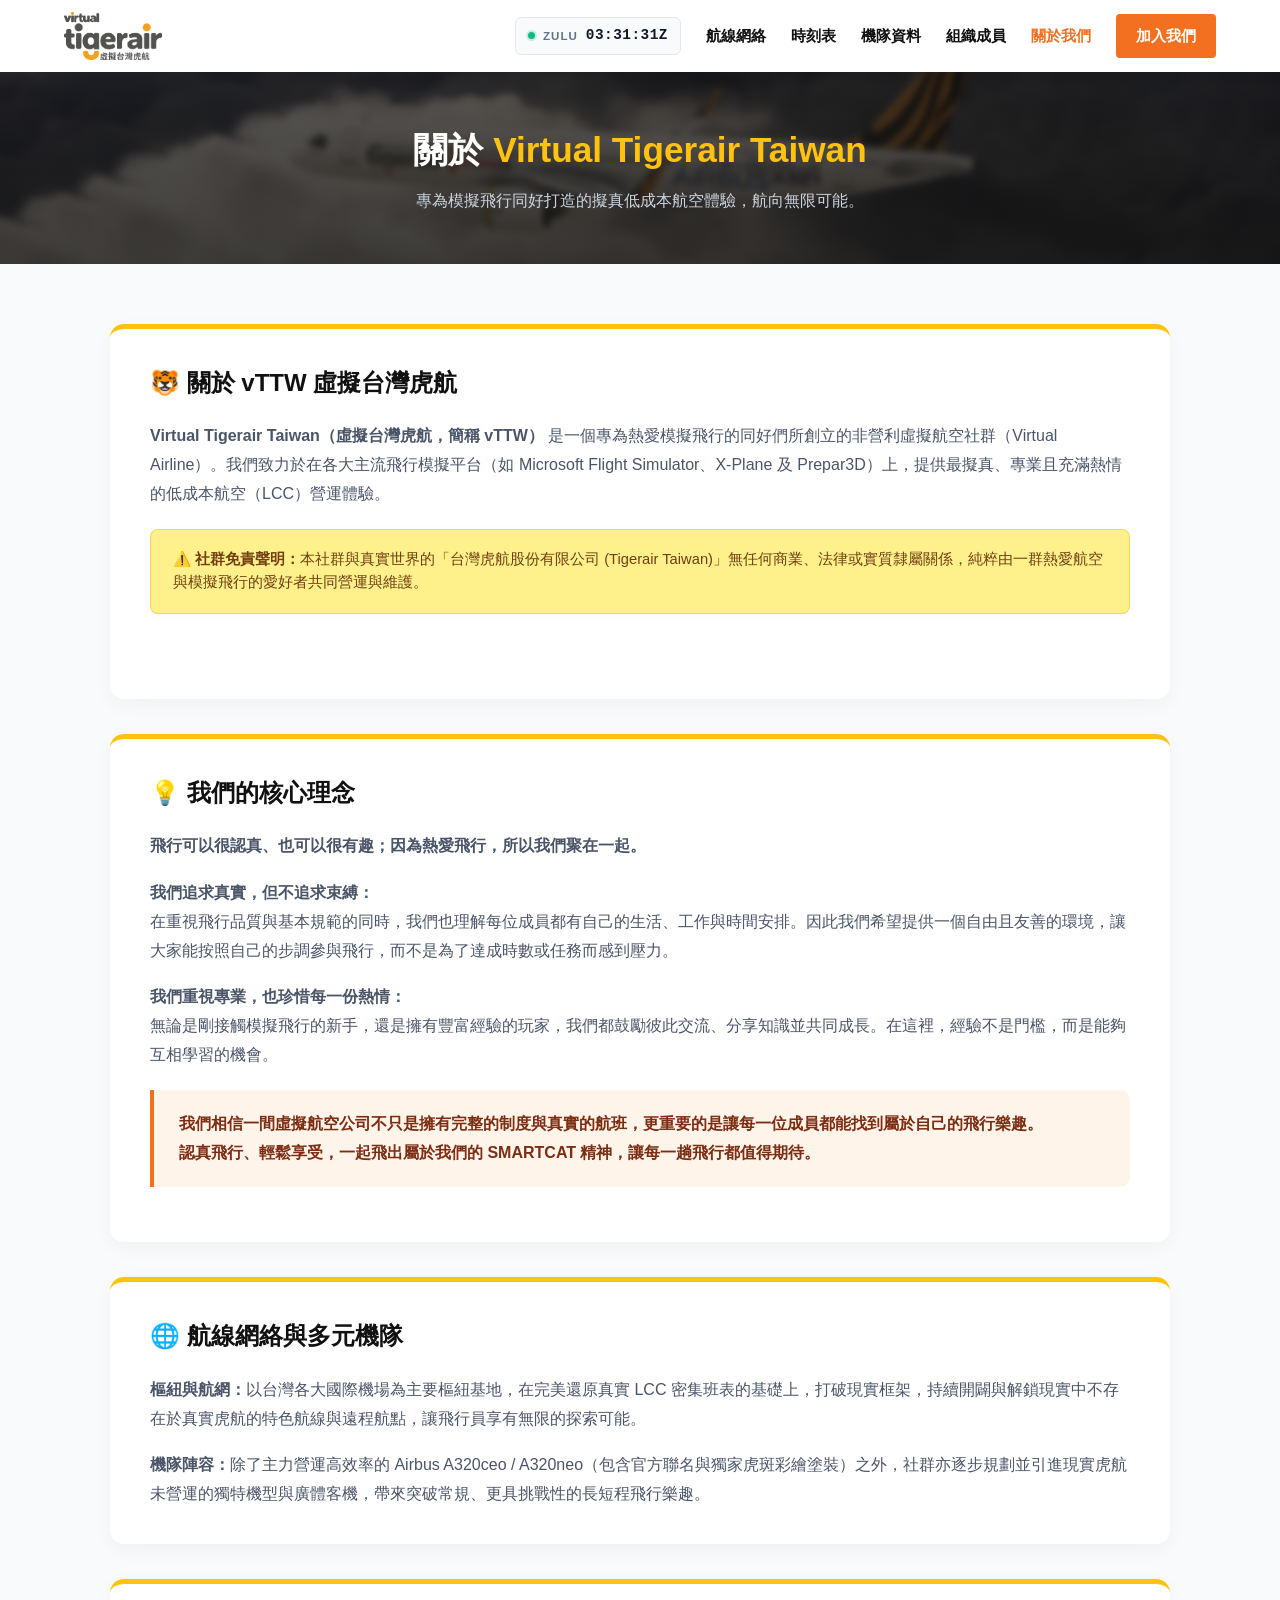
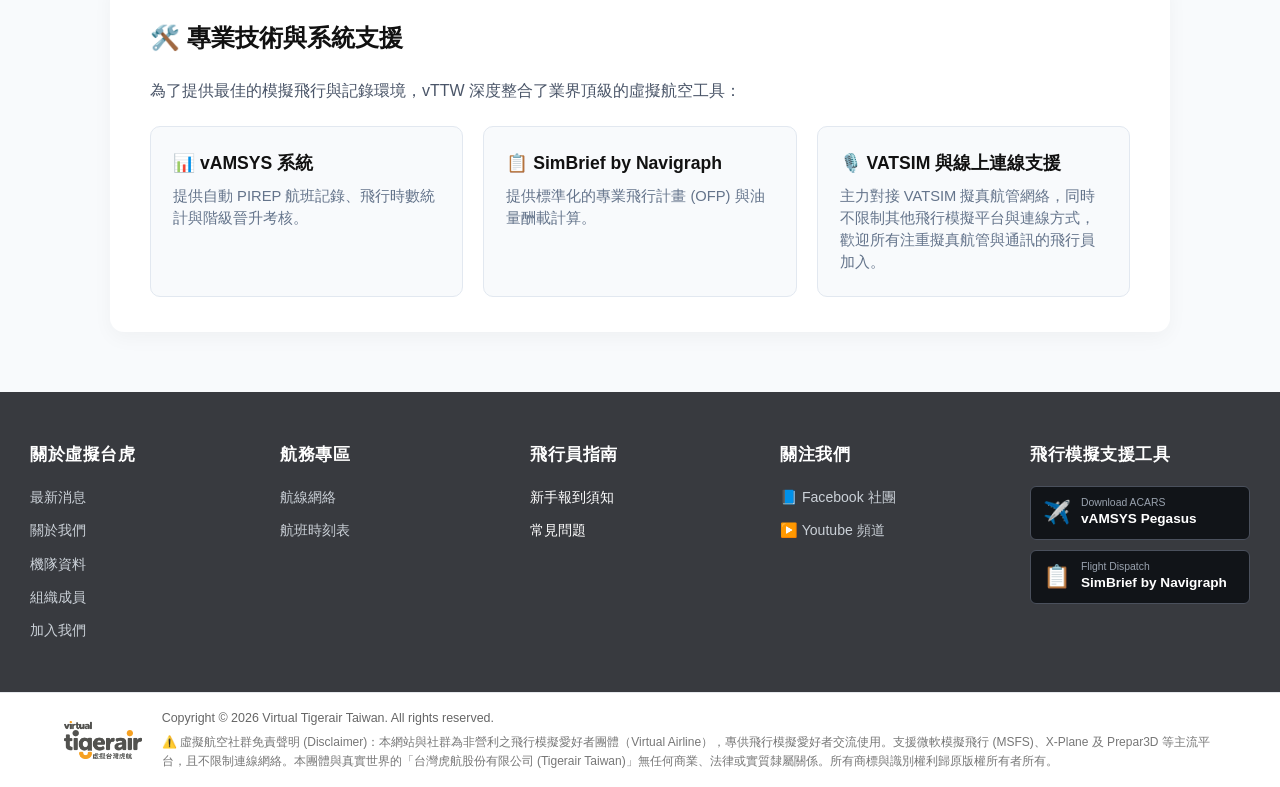
==== commit babac5c6: "Update about.html" ====
--- a/about.html
+++ b/about.html
@@ -286,7 +286,7 @@
                     <li><a href="about.html">關於我們</a></li>
                     <li><a href="fleet.html">機隊資料</a></li>
                     <li><a href="team.html">組織成員</a></li>
-                    <li><a href="join.html">招募加入我們</a></li>
+                    <li><a href="join.html">加入我們</a></li>
                 </ul>
             </div>
 
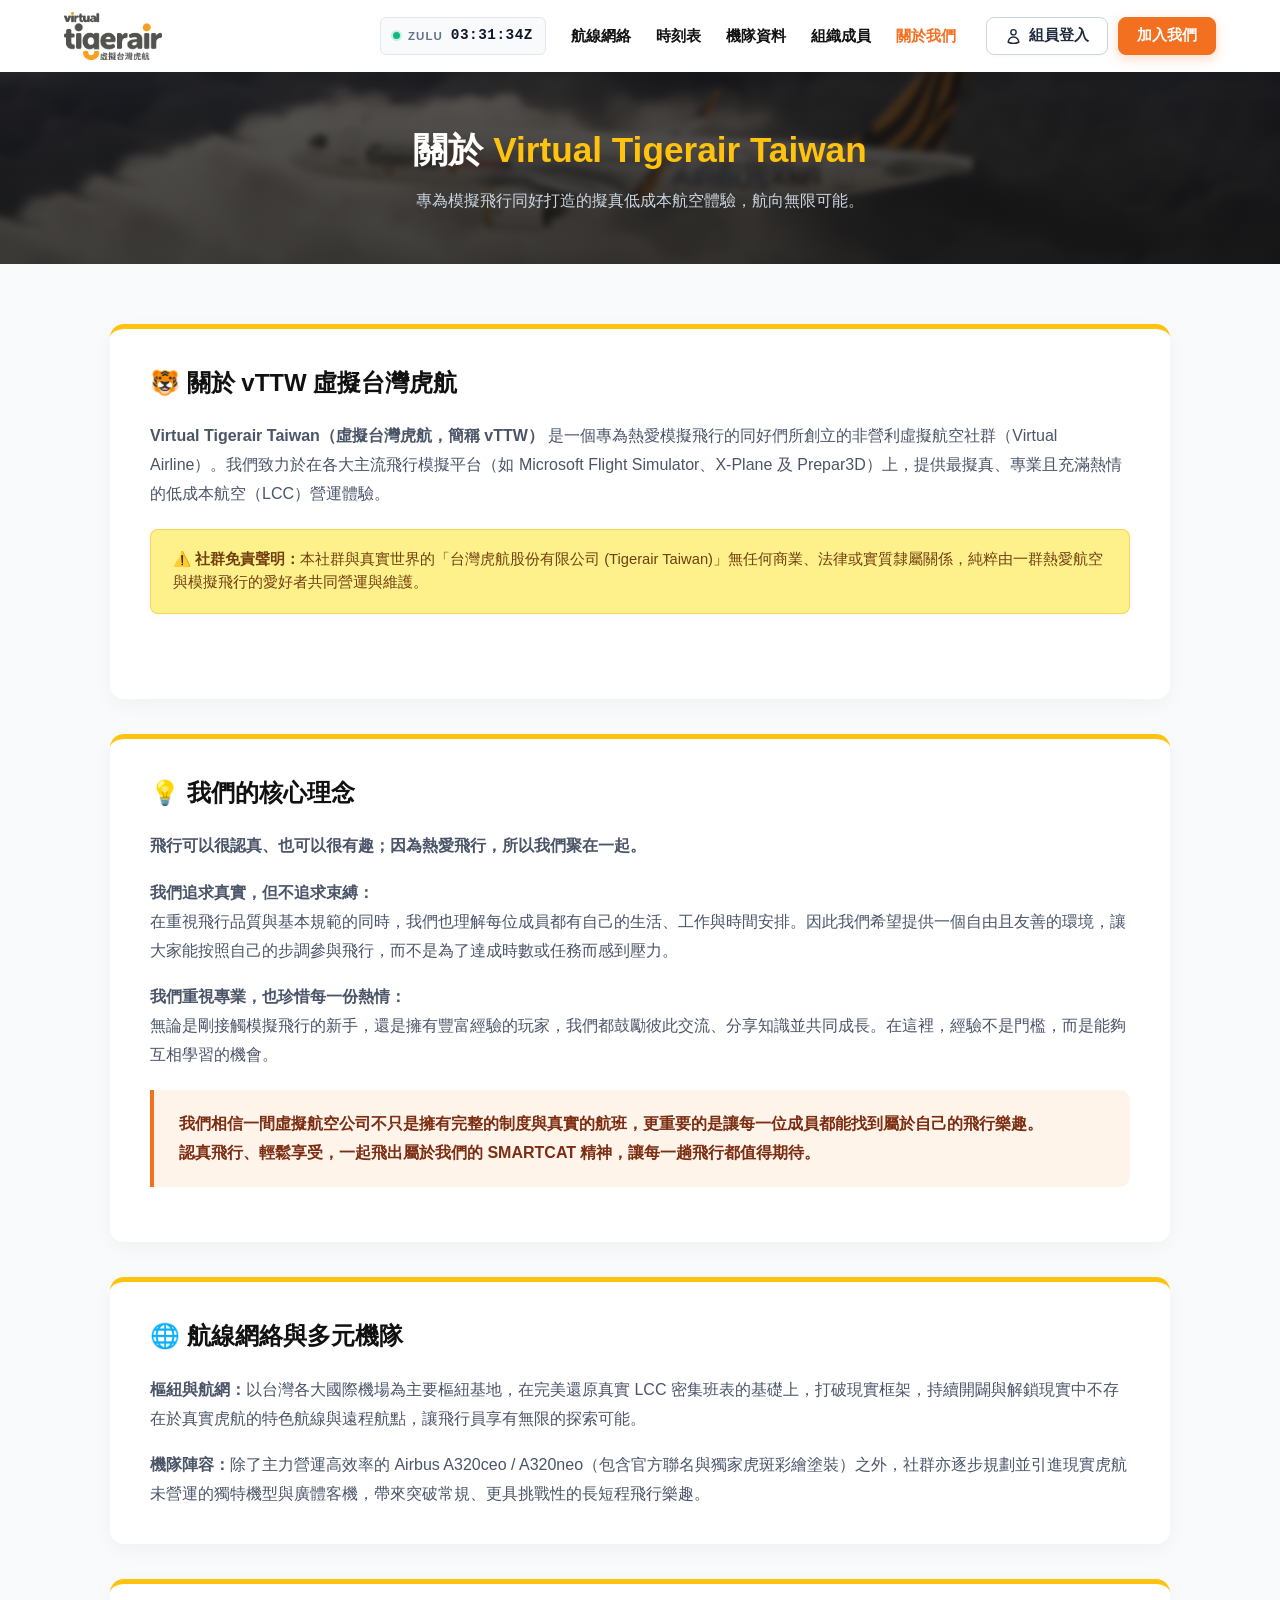
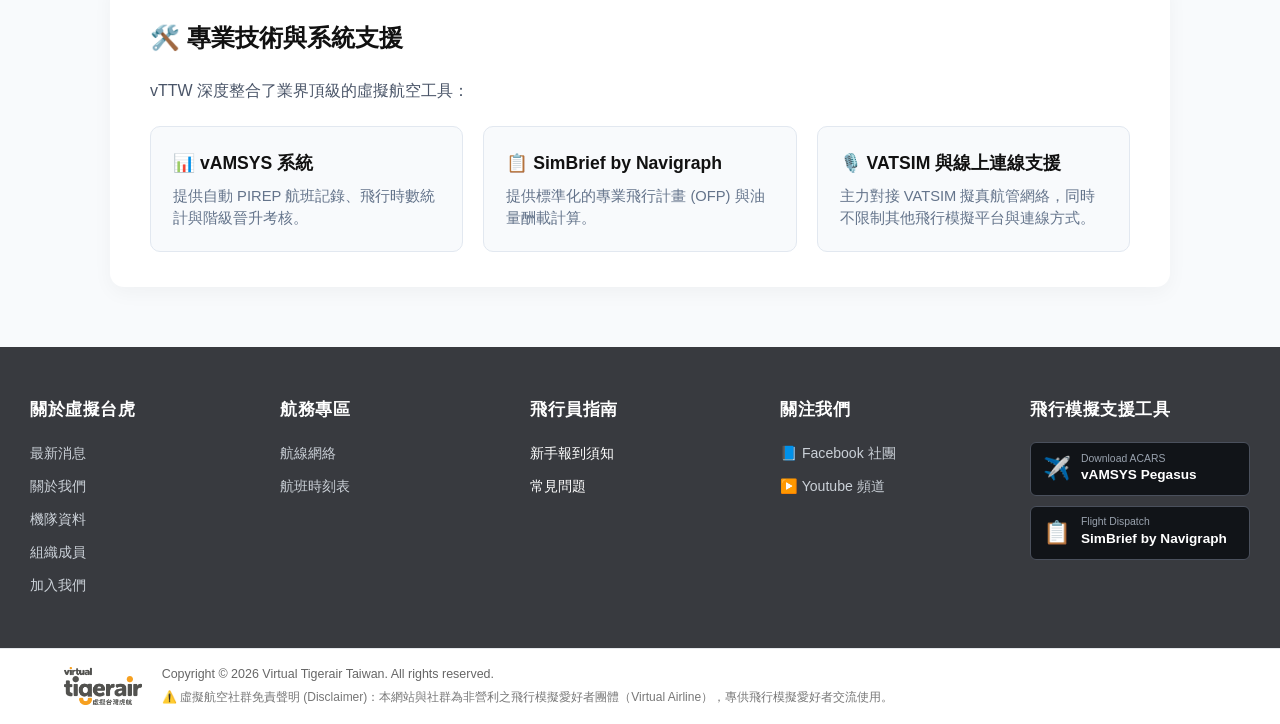
==== commit 4373c0cd: "Update about.html" ====
--- a/about.html
+++ b/about.html
@@ -16,7 +16,6 @@
             background-color: #f8fafc;
         }
 
-        /* 頁面標題 Banner 樣式 */
         .page-header {
             background: linear-gradient(rgba(17,17,17,0.7), rgba(17,17,17,0.8)), url('assets/banner5.png') center/cover;
             color: #ffffff;
@@ -42,7 +41,6 @@
             margin: 0 auto;
         }
 
-        /* 內容區塊卡片樣式 */
         .content-section {
             background: #ffffff;
             border-radius: 14px;
@@ -73,7 +71,6 @@
             margin-bottom: 0;
         }
 
-        /* 核心理念列點或強調區塊 */
         .philosophy-box {
             background: #fff4ea;
             border-left: 4px solid var(--tiger-orange);
@@ -88,7 +85,6 @@
             margin: 0;
         }
 
-        /* 免責聲明提醒框 */
         .disclaimer-box {
             background: #fef08a;
             border: 1px solid rgba(234, 179, 8, 0.4);
@@ -100,7 +96,6 @@
             margin-top: 20px;
         }
 
-        /* 系統支援清單卡片 */
         .support-grid {
             display: grid;
             grid-template-columns: repeat(auto-fit, minmax(280px, 1fr));
@@ -136,7 +131,6 @@
             line-height: 1.5;
         }
 
-        /* ZULU 時鐘與導覽列樣式 */
         .zulu-badge {
             display: inline-flex;
             align-items: center;
@@ -175,6 +169,64 @@
             font-weight: 800;
         }
 
+        .nav-actions {
+            display: inline-flex;
+            align-items: center;
+            gap: 10px;
+            margin-left: 5px;
+        }
+
+        .nav-btn-custom {
+            display: inline-flex;
+            align-items: center;
+            justify-content: center;
+            gap: 7px;
+            padding: 9px 18px;
+            border-radius: 8px;
+            font-size: 0.92rem;
+            font-weight: 700;
+            text-decoration: none;
+            transition: all 0.2s ease;
+            box-sizing: border-box;
+            line-height: 1.2;
+        }
+
+        .nav-btn-login {
+            background-color: #ffffff;
+            color: #1e293b !important;
+            border: 1.5px solid #cbd5e1;
+            box-shadow: 0 2px 5px rgba(0,0,0,0.02);
+        }
+
+        .nav-btn-login svg {
+            width: 17px;
+            height: 17px;
+            stroke: currentColor;
+            stroke-width: 2;
+            fill: none;
+        }
+
+        .nav-btn-login:hover {
+            border-color: var(--tiger-black);
+            background-color: #f8fafc;
+            color: var(--tiger-black) !important;
+            transform: translateY(-1px);
+        }
+
+        .nav-btn-join {
+            background-color: var(--tiger-orange);
+            color: #ffffff !important;
+            border: 1.5px solid var(--tiger-orange);
+            box-shadow: 0 4px 12px rgba(243, 112, 33, 0.25);
+        }
+
+        .nav-btn-join:hover {
+            background-color: #e05e13;
+            border-color: #e05e13;
+            color: #ffffff !important;
+            transform: translateY(-1px);
+        }
+
         @keyframes zuluPulse {
             0%, 100% { opacity: 1; transform: scale(1); }
             50% { opacity: 0.4; transform: scale(0.9); }
@@ -189,13 +241,11 @@
 </head>
 <body>
 
-    <!-- 頂部導覽列 -->
     <header>
         <a href="index.html" class="tiger-logo-link">
             <img src="assets/Virtual_Tigerair_Taiwan_LOGO_cht_02.png" alt="Virtual Tigerair Taiwan 虛擬台灣虎航" class="tiger-logo-img">
         </a>
         <nav>
-            <!-- ZULU 即時時鐘 -->
             <div class="zulu-badge">
                 <span class="zulu-dot"></span>
                 <span class="zulu-label">ZULU</span>
@@ -207,57 +257,50 @@
             <a href="fleet.html">機隊資料</a>
             <a href="team.html">組織成員</a>
             <a href="about.html" style="color: var(--tiger-orange);">關於我們</a>
-            <a href="join.html" class="nav-btn" style="background-color: var(--tiger-orange); color: #fff !important;">加入我們</a>
+            
+            <div class="nav-actions">
+                <a href="https://auth.vamsys.io/login/ttwscva" target="_blank" class="nav-btn-custom nav-btn-login">
+                    <svg viewBox="0 0 24 24"><path stroke-linecap="round" stroke-linejoin="round" d="M15.75 6a3.75 3.75 0 11-7.5 0 3.75 3.75 0 017.5 0zM4.501 20.118a7.5 7.5 0 0114.998 0A17.933 17.933 0 0112 21.75c-2.676 0-5.216-.584-7.499-1.632z" /></svg>
+                    組員登入
+                </a>
+                <a href="join.html" class="nav-btn-custom nav-btn-join">加入我們</a>
+            </div>
         </nav>
     </header>
 
-    <!-- 頁面標題 Header -->
     <section class="page-header">
         <h1>關於 <span>Virtual Tigerair Taiwan</span></h1>
         <p>專為模擬飛行同好打造的擬真低成本航空體驗，航向無限可能。</p>
     </section>
 
-    <!-- 主要內容容器 -->
     <div class="container">
-
-        <!-- 第一區：社群簡介與免責聲明 -->
         <section class="content-section">
             <h2>🐯 關於 vTTW 虛擬台灣虎航</h2>
             <p><strong>Virtual Tigerair Taiwan（虛擬台灣虎航，簡稱 vTTW）</strong> 是一個專為熱愛模擬飛行的同好們所創立的非營利虛擬航空社群（Virtual Airline）。我們致力於在各大主流飛行模擬平台（如 Microsoft Flight Simulator、X-Plane 及 Prepar3D）上，提供最擬真、專業且充滿熱情的低成本航空（LCC）營運體驗。</p>
-            
             <div class="disclaimer-box">
                 <strong>⚠️ 社群免責聲明：</strong>本社群與真實世界的「台灣虎航股份有限公司 (Tigerair Taiwan)」無任何商業、法律或實質隸屬關係，純粹由一群熱愛航空與模擬飛行的愛好者共同營運與維護。
             </div>
         </section>
 
-        <!-- 第二區：核心理念 -->
         <section class="content-section">
             <h2>💡 我們的核心理念</h2>
             <p><strong>飛行可以很認真、也可以很有趣；因為熱愛飛行，所以我們聚在一起。</strong></p>
-            
-            <p><strong>我們追求真實，但不追求束縛：</strong><br>
-            在重視飛行品質與基本規範的同時，我們也理解每位成員都有自己的生活、工作與時間安排。因此我們希望提供一個自由且友善的環境，讓大家能按照自己的步調參與飛行，而不是為了達成時數或任務而感到壓力。</p>
-
-            <p><strong>我們重視專業，也珍惜每一份熱情：</strong><br>
-            無論是剛接觸模擬飛行的新手，還是擁有豐富經驗的玩家，我們都鼓勵彼此交流、分享知識並共同成長。在這裡，經驗不是門檻，而是能夠互相學習的機會。</p>
-
+            <p><strong>我們追求真實，但不追求束縛：</strong><br>在重視飛行品質與基本規範的同時，我們也理解每位成員都有自己的生活、工作與時間安排。因此我們希望提供一個自由且友善的環境，讓大家能按照自己的步調參與飛行，而不是為了達成時數或任務而感到壓力。</p>
+            <p><strong>我們重視專業，也珍惜每一份熱情：</strong><br>無論是剛接觸模擬飛行的新手，還是擁有豐富經驗的玩家，我們都鼓勵彼此交流、分享知識並共同成長。在這裡，經驗不是門檻，而是能夠互相學習的機會。</p>
             <div class="philosophy-box">
                 <p>我們相信一間虛擬航空公司不只是擁有完整的制度與真實的航班，更重要的是讓每一位成員都能找到屬於自己的飛行樂趣。<br><strong>認真飛行、輕鬆享受，一起飛出屬於我們的 SMARTCAT 精神，讓每一趟飛行都值得期待。</strong></p>
             </div>
         </section>
 
-        <!-- 第三區：航線網絡與多元機隊 -->
         <section class="content-section">
             <h2>🌐 航線網絡與多元機隊</h2>
             <p><strong>樞紐與航網：</strong>以台灣各大國際機場為主要樞紐基地，在完美還原真實 LCC 密集班表的基礎上，打破現實框架，持續開闢與解鎖現實中不存在於真實虎航的特色航線與遠程航點，讓飛行員享有無限的探索可能。</p>
             <p><strong>機隊陣容：</strong>除了主力營運高效率的 Airbus A320ceo / A320neo（包含官方聯名與獨家虎斑彩繪塗裝）之外，社群亦逐步規劃並引進現實虎航未營運的獨特機型與廣體客機，帶來突破常規、更具挑戰性的長短程飛行樂趣。</p>
         </section>
 
-        <!-- 第四區：專業技術與系統支援 -->
         <section class="content-section">
             <h2>🛠️ 專業技術與系統支援</h2>
-            <p>為了提供最佳的模擬飛行與記錄環境，vTTW 深度整合了業界頂級的虛擬航空工具：</p>
-            
+            <p>vTTW 深度整合了業界頂級的虛擬航空工具：</p>
             <div class="support-grid">
                 <div class="support-card">
                     <h3>📊 vAMSYS 系統</h3>
@@ -269,14 +312,12 @@
                 </div>
                 <div class="support-card">
                     <h3>🎙️ VATSIM 與線上連線支援</h3>
-                    <p>主力對接 VATSIM 擬真航管網絡，同時不限制其他飛行模擬平台與連線方式，歡迎所有注重擬真航管與通訊的飛行員加入。</p>
+                    <p>主力對接 VATSIM 擬真航管網絡，同時不限制其他飛行模擬平台與連線方式。</p>
                 </div>
             </div>
         </section>
-
     </div>
 
-    <!-- 頁尾 -->
     <footer class="tiger-footer">
         <div class="tiger-footer-top">
             <div class="footer-col">
@@ -289,7 +330,6 @@
                     <li><a href="join.html">加入我們</a></li>
                 </ul>
             </div>
-
             <div class="footer-col">
                 <h4>航務專區</h4>
                 <ul>
@@ -297,7 +337,6 @@
                     <li><a href="timetable.html">航班時刻表</a></li>
                 </ul>
             </div>
-
             <div class="footer-col">
                 <h4>飛行員指南</h4>
                 <ul>
@@ -305,7 +344,6 @@
                     <li>常見問題</li>
                 </ul>
             </div>
-
             <div class="footer-col">
                 <h4>關注我們</h4>
                 <ul>
@@ -313,44 +351,31 @@
                     <li><a href="https://youtube.com" target="_blank" class="social-link">▶️ Youtube 頻道</a></li>
                 </ul>
             </div>
-
             <div class="footer-col">
                 <h4>飛行模擬支援工具</h4>
                 <div class="app-btn-box">
                     <a href="https://vamsys.io" target="_blank" class="app-btn">
                         <span class="app-btn-icon">✈️</span>
-                        <div class="app-btn-text">
-                            <small>Download ACARS</small>
-                            <span>vAMSYS Pegasus</span>
-                        </div>
+                        <div class="app-btn-text"><small>Download ACARS</small><span>vAMSYS Pegasus</span></div>
                     </a>
                     <a href="https://simbrief.com" target="_blank" class="app-btn">
                         <span class="app-btn-icon">📋</span>
-                        <div class="app-btn-text">
-                            <small>Flight Dispatch</small>
-                            <span>SimBrief by Navigraph</span>
-                        </div>
+                        <div class="app-btn-text"><small>Flight Dispatch</small><span>SimBrief by Navigraph</span></div>
                     </a>
                 </div>
             </div>
         </div>
-
         <div class="tiger-footer-bottom">
             <div class="footer-bottom-inner">
-                <div class="footer-brand-logo">
-                    <img src="assets/Virtual_Tigerair_Taiwan_LOGO_cht_02.png" alt="Virtual Tigerair Taiwan" class="footer-logo-img">
-                </div>
+                <div class="footer-brand-logo"><img src="assets/Virtual_Tigerair_Taiwan_LOGO_cht_02.png" alt="Virtual Tigerair Taiwan" class="footer-logo-img"></div>
                 <div class="footer-legal">
                     <div>Copyright &copy; 2026 Virtual Tigerair Taiwan. All rights reserved.</div>
-                    <div style="margin-top: 4px; color: #777; font-size: 0.75rem;">
-                        ⚠️ 虛擬航空社群免責聲明 (Disclaimer)：本網站與社群為非營利之飛行模擬愛好者團體（Virtual Airline），專供飛行模擬愛好者交流使用。支援微軟模擬飛行 (MSFS)、X-Plane 及 Prepar3D 等主流平台，且不限制連線網絡。本團體與真實世界的「台灣虎航股份有限公司 (Tigerair Taiwan)」無任何商業、法律或實質隸屬關係。所有商標與識別權利歸原版權所有者所有。
-                    </div>
+                    <div style="margin-top: 4px; color: #777; font-size: 0.75rem;">⚠️ 虛擬航空社群免責聲明 (Disclaimer)：本網站與社群為非營利之飛行模擬愛好者團體（Virtual Airline），專供飛行模擬愛好者交流使用。</div>
                 </div>
             </div>
         </div>
     </footer>
 
-    <!-- 載入基本腳本 -->
     <script src="assets/site.js"></script>
     <script>
         function updateZuluClock() {
@@ -359,9 +384,7 @@
             const m = String(now.getUTCMinutes()).padStart(2, '0');
             const s = String(now.getUTCSeconds()).padStart(2, '0');
             const clockEl = document.getElementById('zulu-clock');
-            if (clockEl) {
-                clockEl.textContent = `${h}:${m}:${s}Z`;
-            }
+            if (clockEl) clockEl.textContent = `${h}:${m}:${s}Z`;
         }
         setInterval(updateZuluClock, 1000);
         updateZuluClock();
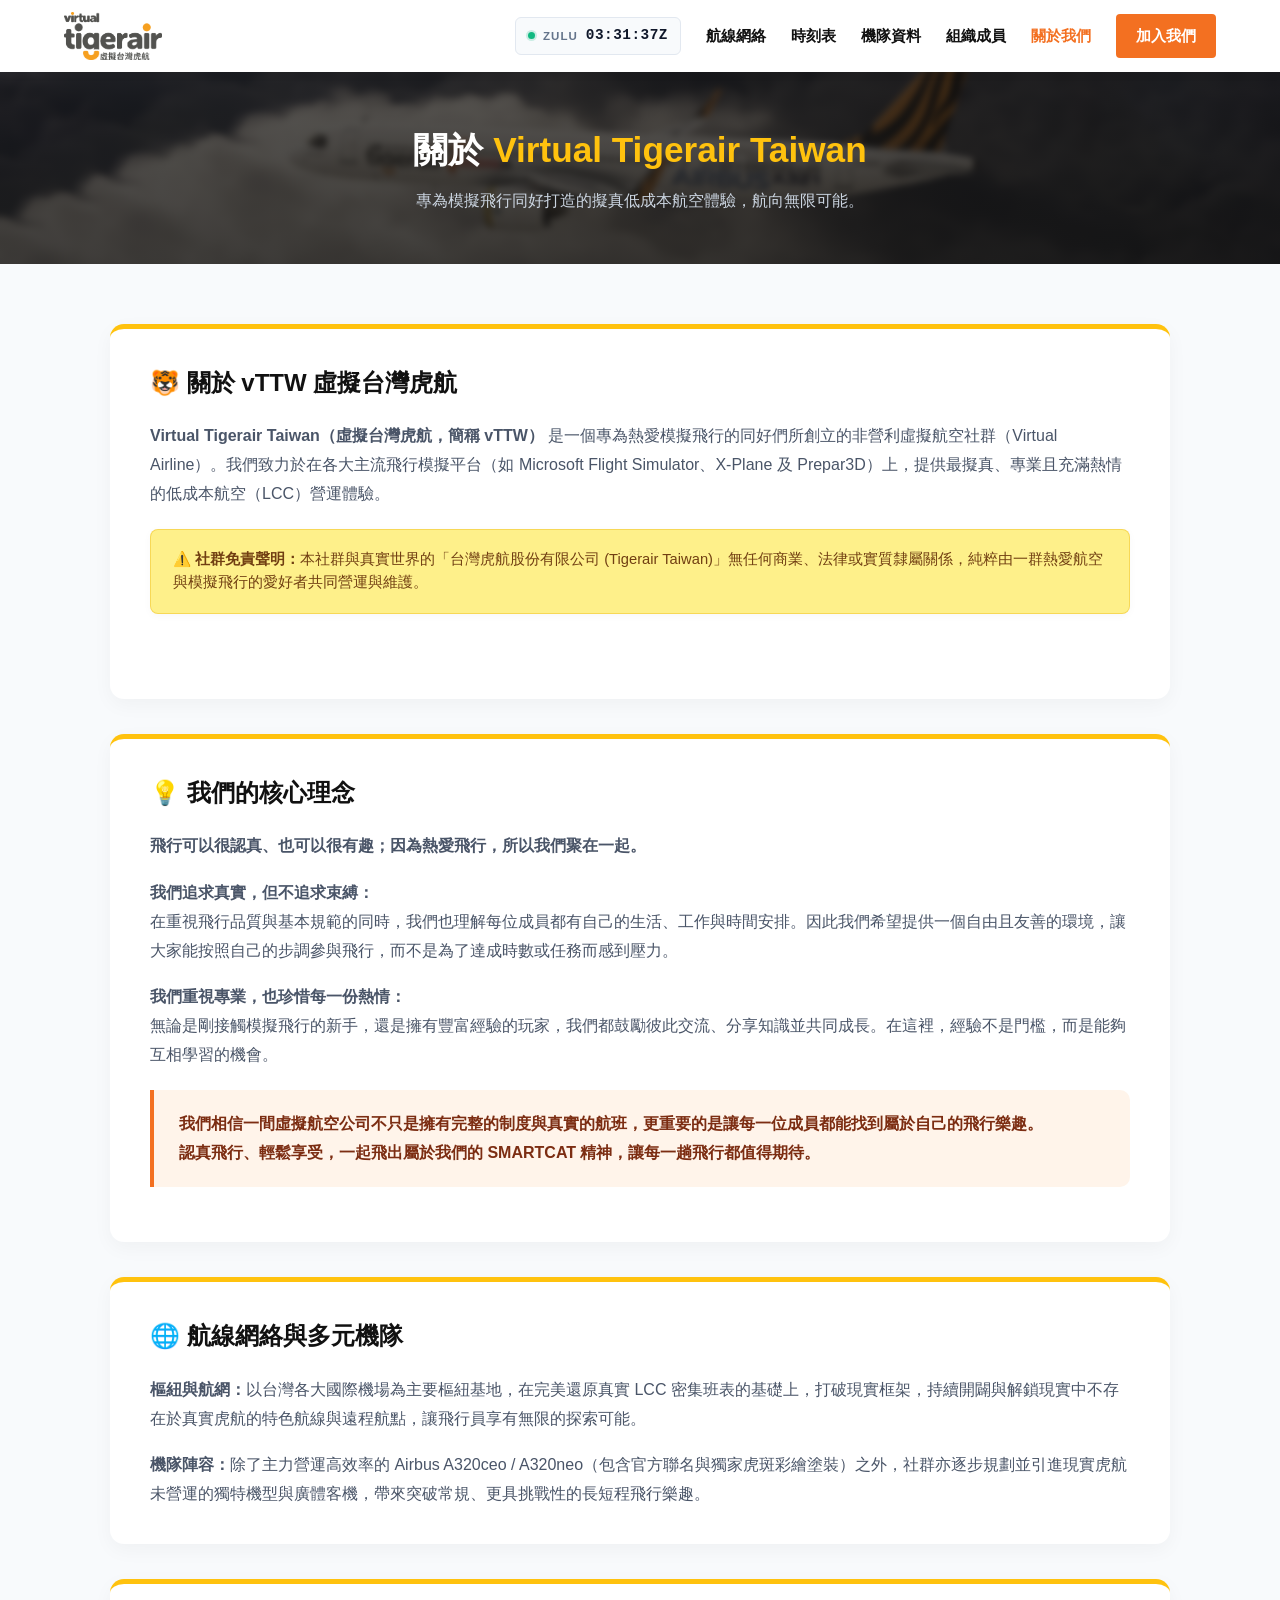
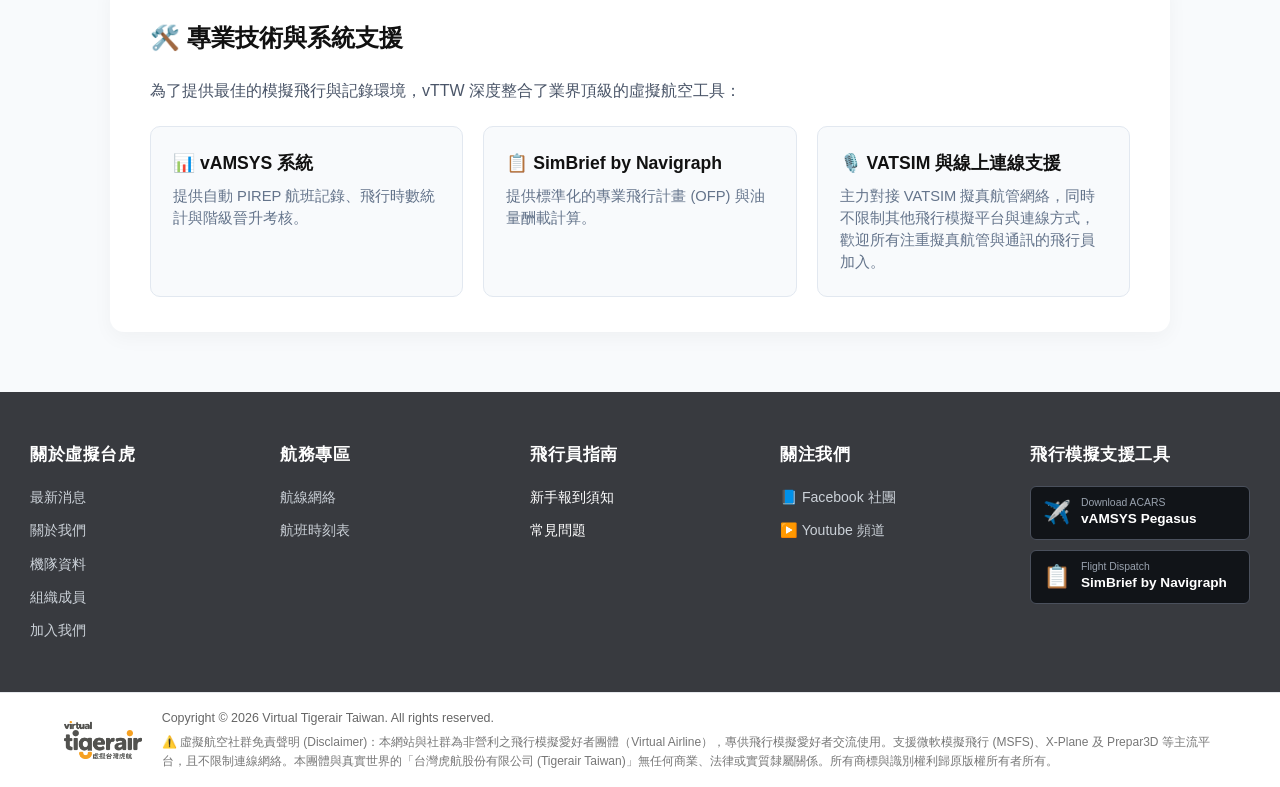
==== commit bab8ce7e: "Add files via upload" ====
--- a/about.html
+++ b/about.html
@@ -16,6 +16,7 @@
             background-color: #f8fafc;
         }
 
+        /* 頁面標題 Banner 樣式 */
         .page-header {
             background: linear-gradient(rgba(17,17,17,0.7), rgba(17,17,17,0.8)), url('assets/banner5.png') center/cover;
             color: #ffffff;
@@ -41,6 +42,7 @@
             margin: 0 auto;
         }
 
+        /* 內容區塊卡片樣式 */
         .content-section {
             background: #ffffff;
             border-radius: 14px;
@@ -71,6 +73,7 @@
             margin-bottom: 0;
         }
 
+        /* 核心理念列點或強調區塊 */
         .philosophy-box {
             background: #fff4ea;
             border-left: 4px solid var(--tiger-orange);
@@ -85,6 +88,7 @@
             margin: 0;
         }
 
+        /* 免責聲明提醒框 */
         .disclaimer-box {
             background: #fef08a;
             border: 1px solid rgba(234, 179, 8, 0.4);
@@ -96,6 +100,7 @@
             margin-top: 20px;
         }
 
+        /* 系統支援清單卡片 */
         .support-grid {
             display: grid;
             grid-template-columns: repeat(auto-fit, minmax(280px, 1fr));
@@ -131,6 +136,7 @@
             line-height: 1.5;
         }
 
+        /* ZULU 時鐘與導覽列樣式 */
         .zulu-badge {
             display: inline-flex;
             align-items: center;
@@ -169,64 +175,6 @@
             font-weight: 800;
         }
 
-        .nav-actions {
-            display: inline-flex;
-            align-items: center;
-            gap: 10px;
-            margin-left: 5px;
-        }
-
-        .nav-btn-custom {
-            display: inline-flex;
-            align-items: center;
-            justify-content: center;
-            gap: 7px;
-            padding: 9px 18px;
-            border-radius: 8px;
-            font-size: 0.92rem;
-            font-weight: 700;
-            text-decoration: none;
-            transition: all 0.2s ease;
-            box-sizing: border-box;
-            line-height: 1.2;
-        }
-
-        .nav-btn-login {
-            background-color: #ffffff;
-            color: #1e293b !important;
-            border: 1.5px solid #cbd5e1;
-            box-shadow: 0 2px 5px rgba(0,0,0,0.02);
-        }
-
-        .nav-btn-login svg {
-            width: 17px;
-            height: 17px;
-            stroke: currentColor;
-            stroke-width: 2;
-            fill: none;
-        }
-
-        .nav-btn-login:hover {
-            border-color: var(--tiger-black);
-            background-color: #f8fafc;
-            color: var(--tiger-black) !important;
-            transform: translateY(-1px);
-        }
-
-        .nav-btn-join {
-            background-color: var(--tiger-orange);
-            color: #ffffff !important;
-            border: 1.5px solid var(--tiger-orange);
-            box-shadow: 0 4px 12px rgba(243, 112, 33, 0.25);
-        }
-
-        .nav-btn-join:hover {
-            background-color: #e05e13;
-            border-color: #e05e13;
-            color: #ffffff !important;
-            transform: translateY(-1px);
-        }
-
         @keyframes zuluPulse {
             0%, 100% { opacity: 1; transform: scale(1); }
             50% { opacity: 0.4; transform: scale(0.9); }
@@ -241,11 +189,13 @@
 </head>
 <body>
 
+    <!-- 頂部導覽列 -->
     <header>
         <a href="index.html" class="tiger-logo-link">
             <img src="assets/Virtual_Tigerair_Taiwan_LOGO_cht_02.png" alt="Virtual Tigerair Taiwan 虛擬台灣虎航" class="tiger-logo-img">
         </a>
         <nav>
+            <!-- ZULU 即時時鐘 -->
             <div class="zulu-badge">
                 <span class="zulu-dot"></span>
                 <span class="zulu-label">ZULU</span>
@@ -257,50 +207,57 @@
             <a href="fleet.html">機隊資料</a>
             <a href="team.html">組織成員</a>
             <a href="about.html" style="color: var(--tiger-orange);">關於我們</a>
-            
-            <div class="nav-actions">
-                <a href="https://auth.vamsys.io/login/ttwscva" target="_blank" class="nav-btn-custom nav-btn-login">
-                    <svg viewBox="0 0 24 24"><path stroke-linecap="round" stroke-linejoin="round" d="M15.75 6a3.75 3.75 0 11-7.5 0 3.75 3.75 0 017.5 0zM4.501 20.118a7.5 7.5 0 0114.998 0A17.933 17.933 0 0112 21.75c-2.676 0-5.216-.584-7.499-1.632z" /></svg>
-                    組員登入
-                </a>
-                <a href="join.html" class="nav-btn-custom nav-btn-join">加入我們</a>
-            </div>
+            <a href="join.html" class="nav-btn" style="background-color: var(--tiger-orange); color: #fff !important;">加入我們</a>
         </nav>
     </header>
 
+    <!-- 頁面標題 Header -->
     <section class="page-header">
         <h1>關於 <span>Virtual Tigerair Taiwan</span></h1>
         <p>專為模擬飛行同好打造的擬真低成本航空體驗，航向無限可能。</p>
     </section>
 
+    <!-- 主要內容容器 -->
     <div class="container">
+
+        <!-- 第一區：社群簡介與免責聲明 -->
         <section class="content-section">
             <h2>🐯 關於 vTTW 虛擬台灣虎航</h2>
             <p><strong>Virtual Tigerair Taiwan（虛擬台灣虎航，簡稱 vTTW）</strong> 是一個專為熱愛模擬飛行的同好們所創立的非營利虛擬航空社群（Virtual Airline）。我們致力於在各大主流飛行模擬平台（如 Microsoft Flight Simulator、X-Plane 及 Prepar3D）上，提供最擬真、專業且充滿熱情的低成本航空（LCC）營運體驗。</p>
+            
             <div class="disclaimer-box">
                 <strong>⚠️ 社群免責聲明：</strong>本社群與真實世界的「台灣虎航股份有限公司 (Tigerair Taiwan)」無任何商業、法律或實質隸屬關係，純粹由一群熱愛航空與模擬飛行的愛好者共同營運與維護。
             </div>
         </section>
 
+        <!-- 第二區：核心理念 -->
         <section class="content-section">
             <h2>💡 我們的核心理念</h2>
             <p><strong>飛行可以很認真、也可以很有趣；因為熱愛飛行，所以我們聚在一起。</strong></p>
-            <p><strong>我們追求真實，但不追求束縛：</strong><br>在重視飛行品質與基本規範的同時，我們也理解每位成員都有自己的生活、工作與時間安排。因此我們希望提供一個自由且友善的環境，讓大家能按照自己的步調參與飛行，而不是為了達成時數或任務而感到壓力。</p>
-            <p><strong>我們重視專業，也珍惜每一份熱情：</strong><br>無論是剛接觸模擬飛行的新手，還是擁有豐富經驗的玩家，我們都鼓勵彼此交流、分享知識並共同成長。在這裡，經驗不是門檻，而是能夠互相學習的機會。</p>
+            
+            <p><strong>我們追求真實，但不追求束縛：</strong><br>
+            在重視飛行品質與基本規範的同時，我們也理解每位成員都有自己的生活、工作與時間安排。因此我們希望提供一個自由且友善的環境，讓大家能按照自己的步調參與飛行，而不是為了達成時數或任務而感到壓力。</p>
+
+            <p><strong>我們重視專業，也珍惜每一份熱情：</strong><br>
+            無論是剛接觸模擬飛行的新手，還是擁有豐富經驗的玩家，我們都鼓勵彼此交流、分享知識並共同成長。在這裡，經驗不是門檻，而是能夠互相學習的機會。</p>
+
             <div class="philosophy-box">
                 <p>我們相信一間虛擬航空公司不只是擁有完整的制度與真實的航班，更重要的是讓每一位成員都能找到屬於自己的飛行樂趣。<br><strong>認真飛行、輕鬆享受，一起飛出屬於我們的 SMARTCAT 精神，讓每一趟飛行都值得期待。</strong></p>
             </div>
         </section>
 
+        <!-- 第三區：航線網絡與多元機隊 -->
         <section class="content-section">
             <h2>🌐 航線網絡與多元機隊</h2>
             <p><strong>樞紐與航網：</strong>以台灣各大國際機場為主要樞紐基地，在完美還原真實 LCC 密集班表的基礎上，打破現實框架，持續開闢與解鎖現實中不存在於真實虎航的特色航線與遠程航點，讓飛行員享有無限的探索可能。</p>
             <p><strong>機隊陣容：</strong>除了主力營運高效率的 Airbus A320ceo / A320neo（包含官方聯名與獨家虎斑彩繪塗裝）之外，社群亦逐步規劃並引進現實虎航未營運的獨特機型與廣體客機，帶來突破常規、更具挑戰性的長短程飛行樂趣。</p>
         </section>
 
+        <!-- 第四區：專業技術與系統支援 -->
         <section class="content-section">
             <h2>🛠️ 專業技術與系統支援</h2>
-            <p>vTTW 深度整合了業界頂級的虛擬航空工具：</p>
+            <p>為了提供最佳的模擬飛行與記錄環境，vTTW 深度整合了業界頂級的虛擬航空工具：</p>
+            
             <div class="support-grid">
                 <div class="support-card">
                     <h3>📊 vAMSYS 系統</h3>
@@ -312,12 +269,14 @@
                 </div>
                 <div class="support-card">
                     <h3>🎙️ VATSIM 與線上連線支援</h3>
-                    <p>主力對接 VATSIM 擬真航管網絡，同時不限制其他飛行模擬平台與連線方式。</p>
+                    <p>主力對接 VATSIM 擬真航管網絡，同時不限制其他飛行模擬平台與連線方式，歡迎所有注重擬真航管與通訊的飛行員加入。</p>
                 </div>
             </div>
         </section>
+
     </div>
 
+    <!-- 頁尾 -->
     <footer class="tiger-footer">
         <div class="tiger-footer-top">
             <div class="footer-col">
@@ -330,6 +289,7 @@
                     <li><a href="join.html">加入我們</a></li>
                 </ul>
             </div>
+
             <div class="footer-col">
                 <h4>航務專區</h4>
                 <ul>
@@ -337,6 +297,7 @@
                     <li><a href="timetable.html">航班時刻表</a></li>
                 </ul>
             </div>
+
             <div class="footer-col">
                 <h4>飛行員指南</h4>
                 <ul>
@@ -344,6 +305,7 @@
                     <li>常見問題</li>
                 </ul>
             </div>
+
             <div class="footer-col">
                 <h4>關注我們</h4>
                 <ul>
@@ -351,31 +313,44 @@
                     <li><a href="https://youtube.com" target="_blank" class="social-link">▶️ Youtube 頻道</a></li>
                 </ul>
             </div>
+
             <div class="footer-col">
                 <h4>飛行模擬支援工具</h4>
                 <div class="app-btn-box">
                     <a href="https://vamsys.io" target="_blank" class="app-btn">
                         <span class="app-btn-icon">✈️</span>
-                        <div class="app-btn-text"><small>Download ACARS</small><span>vAMSYS Pegasus</span></div>
+                        <div class="app-btn-text">
+                            <small>Download ACARS</small>
+                            <span>vAMSYS Pegasus</span>
+                        </div>
                     </a>
                     <a href="https://simbrief.com" target="_blank" class="app-btn">
                         <span class="app-btn-icon">📋</span>
-                        <div class="app-btn-text"><small>Flight Dispatch</small><span>SimBrief by Navigraph</span></div>
+                        <div class="app-btn-text">
+                            <small>Flight Dispatch</small>
+                            <span>SimBrief by Navigraph</span>
+                        </div>
                     </a>
                 </div>
             </div>
         </div>
+
         <div class="tiger-footer-bottom">
             <div class="footer-bottom-inner">
-                <div class="footer-brand-logo"><img src="assets/Virtual_Tigerair_Taiwan_LOGO_cht_02.png" alt="Virtual Tigerair Taiwan" class="footer-logo-img"></div>
+                <div class="footer-brand-logo">
+                    <img src="assets/Virtual_Tigerair_Taiwan_LOGO_cht_02.png" alt="Virtual Tigerair Taiwan" class="footer-logo-img">
+                </div>
                 <div class="footer-legal">
                     <div>Copyright &copy; 2026 Virtual Tigerair Taiwan. All rights reserved.</div>
-                    <div style="margin-top: 4px; color: #777; font-size: 0.75rem;">⚠️ 虛擬航空社群免責聲明 (Disclaimer)：本網站與社群為非營利之飛行模擬愛好者團體（Virtual Airline），專供飛行模擬愛好者交流使用。</div>
+                    <div style="margin-top: 4px; color: #777; font-size: 0.75rem;">
+                        ⚠️ 虛擬航空社群免責聲明 (Disclaimer)：本網站與社群為非營利之飛行模擬愛好者團體（Virtual Airline），專供飛行模擬愛好者交流使用。支援微軟模擬飛行 (MSFS)、X-Plane 及 Prepar3D 等主流平台，且不限制連線網絡。本團體與真實世界的「台灣虎航股份有限公司 (Tigerair Taiwan)」無任何商業、法律或實質隸屬關係。所有商標與識別權利歸原版權所有者所有。
+                    </div>
                 </div>
             </div>
         </div>
     </footer>
 
+    <!-- 載入基本腳本 -->
     <script src="assets/site.js"></script>
     <script>
         function updateZuluClock() {
@@ -384,7 +359,9 @@
             const m = String(now.getUTCMinutes()).padStart(2, '0');
             const s = String(now.getUTCSeconds()).padStart(2, '0');
             const clockEl = document.getElementById('zulu-clock');
-            if (clockEl) clockEl.textContent = `${h}:${m}:${s}Z`;
+            if (clockEl) {
+                clockEl.textContent = `${h}:${m}:${s}Z`;
+            }
         }
         setInterval(updateZuluClock, 1000);
         updateZuluClock();
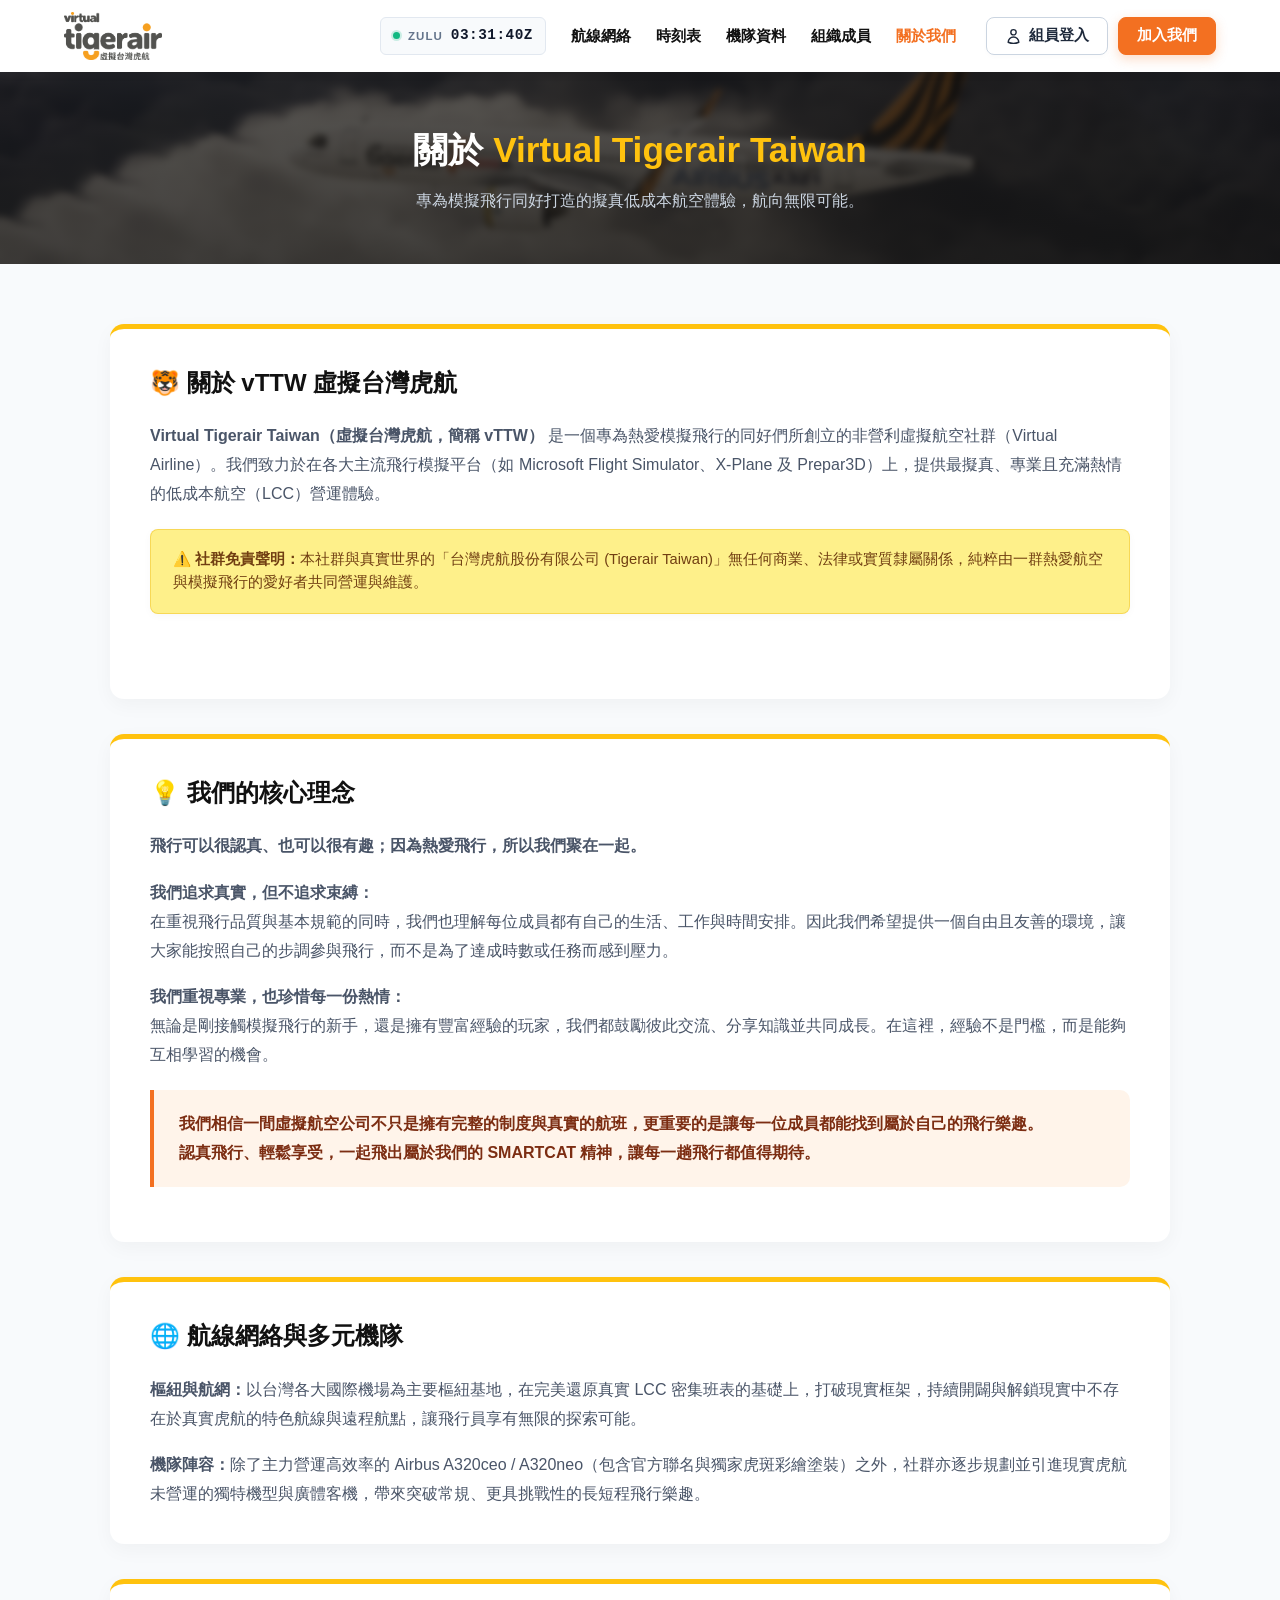
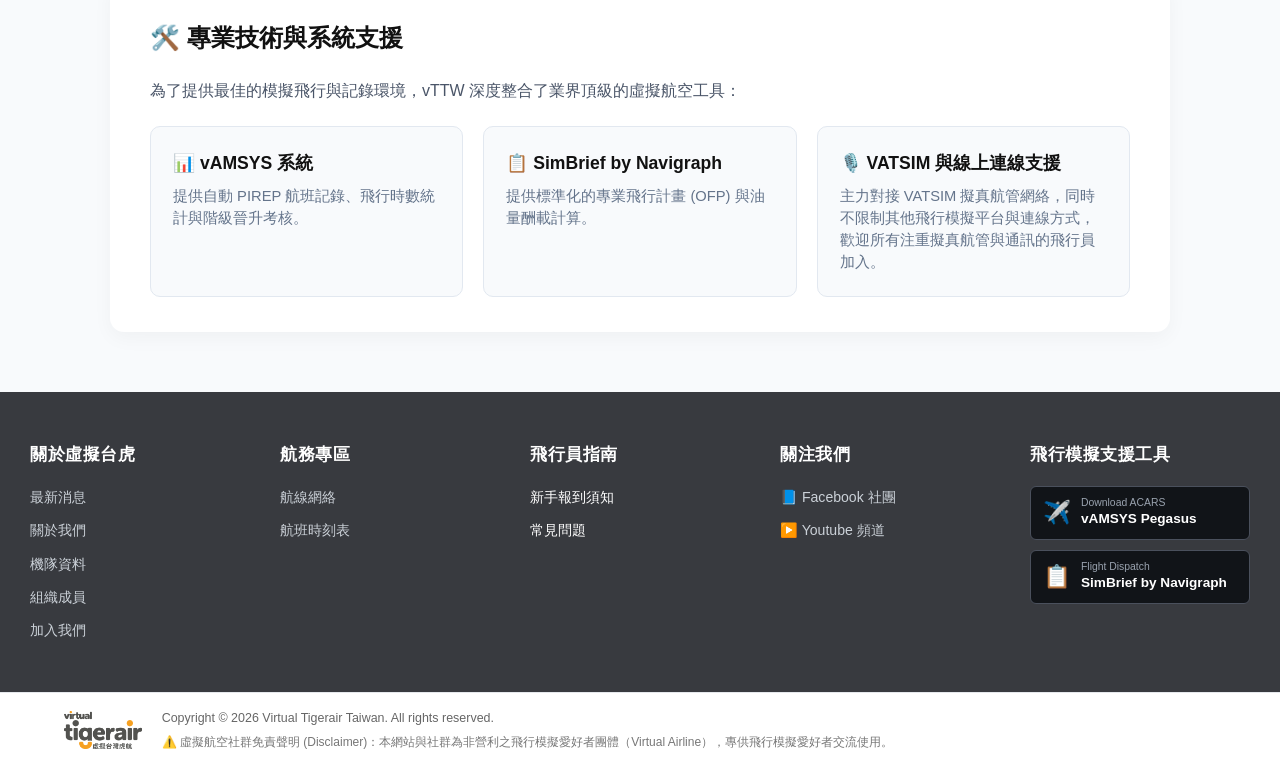
==== commit 03dc2bee: "Update about.html" ====
--- a/about.html
+++ b/about.html
@@ -16,7 +16,6 @@
             background-color: #f8fafc;
         }
 
-        /* 頁面標題 Banner 樣式 */
         .page-header {
             background: linear-gradient(rgba(17,17,17,0.7), rgba(17,17,17,0.8)), url('assets/banner5.png') center/cover;
             color: #ffffff;
@@ -42,7 +41,6 @@
             margin: 0 auto;
         }
 
-        /* 內容區塊卡片樣式 */
         .content-section {
             background: #ffffff;
             border-radius: 14px;
@@ -73,7 +71,6 @@
             margin-bottom: 0;
         }
 
-        /* 核心理念列點或強調區塊 */
         .philosophy-box {
             background: #fff4ea;
             border-left: 4px solid var(--tiger-orange);
@@ -88,7 +85,6 @@
             margin: 0;
         }
 
-        /* 免責聲明提醒框 */
         .disclaimer-box {
             background: #fef08a;
             border: 1px solid rgba(234, 179, 8, 0.4);
@@ -100,7 +96,6 @@
             margin-top: 20px;
         }
 
-        /* 系統支援清單卡片 */
         .support-grid {
             display: grid;
             grid-template-columns: repeat(auto-fit, minmax(280px, 1fr));
@@ -136,7 +131,6 @@
             line-height: 1.5;
         }
 
-        /* ZULU 時鐘與導覽列樣式 */
         .zulu-badge {
             display: inline-flex;
             align-items: center;
@@ -175,6 +169,64 @@
             font-weight: 800;
         }
 
+        .nav-actions {
+            display: inline-flex;
+            align-items: center;
+            gap: 10px;
+            margin-left: 5px;
+        }
+
+        .nav-btn-custom {
+            display: inline-flex;
+            align-items: center;
+            justify-content: center;
+            gap: 7px;
+            padding: 9px 18px;
+            border-radius: 8px;
+            font-size: 0.92rem;
+            font-weight: 700;
+            text-decoration: none;
+            transition: all 0.2s ease;
+            box-sizing: border-box;
+            line-height: 1.2;
+        }
+
+        .nav-btn-login {
+            background-color: #ffffff;
+            color: #1e293b !important;
+            border: 1.5px solid #cbd5e1;
+            box-shadow: 0 2px 5px rgba(0,0,0,0.02);
+        }
+
+        .nav-btn-login svg {
+            width: 17px;
+            height: 17px;
+            stroke: currentColor;
+            stroke-width: 2;
+            fill: none;
+        }
+
+        .nav-btn-login:hover {
+            border-color: var(--tiger-black);
+            background-color: #f8fafc;
+            color: var(--tiger-black) !important;
+            transform: translateY(-1px);
+        }
+
+        .nav-btn-join {
+            background-color: var(--tiger-orange);
+            color: #ffffff !important;
+            border: 1.5px solid var(--tiger-orange);
+            box-shadow: 0 4px 12px rgba(243, 112, 33, 0.25);
+        }
+
+        .nav-btn-join:hover {
+            background-color: #e05e13;
+            border-color: #e05e13;
+            color: #ffffff !important;
+            transform: translateY(-1px);
+        }
+
         @keyframes zuluPulse {
             0%, 100% { opacity: 1; transform: scale(1); }
             50% { opacity: 0.4; transform: scale(0.9); }
@@ -189,13 +241,11 @@
 </head>
 <body>
 
-    <!-- 頂部導覽列 -->
     <header>
         <a href="index.html" class="tiger-logo-link">
             <img src="assets/Virtual_Tigerair_Taiwan_LOGO_cht_02.png" alt="Virtual Tigerair Taiwan 虛擬台灣虎航" class="tiger-logo-img">
         </a>
         <nav>
-            <!-- ZULU 即時時鐘 -->
             <div class="zulu-badge">
                 <span class="zulu-dot"></span>
                 <span class="zulu-label">ZULU</span>
@@ -207,57 +257,50 @@
             <a href="fleet.html">機隊資料</a>
             <a href="team.html">組織成員</a>
             <a href="about.html" style="color: var(--tiger-orange);">關於我們</a>
-            <a href="join.html" class="nav-btn" style="background-color: var(--tiger-orange); color: #fff !important;">加入我們</a>
+            
+            <div class="nav-actions">
+                <a href="https://auth.vamsys.io/login/ttwscva" target="_blank" class="nav-btn-custom nav-btn-login">
+                    <svg viewBox="0 0 24 24"><path stroke-linecap="round" stroke-linejoin="round" d="M15.75 6a3.75 3.75 0 11-7.5 0 3.75 3.75 0 017.5 0zM4.501 20.118a7.5 7.5 0 0114.998 0A17.933 17.933 0 0112 21.75c-2.676 0-5.216-.584-7.499-1.632z" /></svg>
+                    組員登入
+                </a>
+                <a href="join.html" class="nav-btn-custom nav-btn-join">加入我們</a>
+            </div>
         </nav>
     </header>
 
-    <!-- 頁面標題 Header -->
     <section class="page-header">
         <h1>關於 <span>Virtual Tigerair Taiwan</span></h1>
         <p>專為模擬飛行同好打造的擬真低成本航空體驗，航向無限可能。</p>
     </section>
 
-    <!-- 主要內容容器 -->
     <div class="container">
-
-        <!-- 第一區：社群簡介與免責聲明 -->
         <section class="content-section">
             <h2>🐯 關於 vTTW 虛擬台灣虎航</h2>
             <p><strong>Virtual Tigerair Taiwan（虛擬台灣虎航，簡稱 vTTW）</strong> 是一個專為熱愛模擬飛行的同好們所創立的非營利虛擬航空社群（Virtual Airline）。我們致力於在各大主流飛行模擬平台（如 Microsoft Flight Simulator、X-Plane 及 Prepar3D）上，提供最擬真、專業且充滿熱情的低成本航空（LCC）營運體驗。</p>
-            
             <div class="disclaimer-box">
                 <strong>⚠️ 社群免責聲明：</strong>本社群與真實世界的「台灣虎航股份有限公司 (Tigerair Taiwan)」無任何商業、法律或實質隸屬關係，純粹由一群熱愛航空與模擬飛行的愛好者共同營運與維護。
             </div>
         </section>
 
-        <!-- 第二區：核心理念 -->
         <section class="content-section">
             <h2>💡 我們的核心理念</h2>
             <p><strong>飛行可以很認真、也可以很有趣；因為熱愛飛行，所以我們聚在一起。</strong></p>
-            
-            <p><strong>我們追求真實，但不追求束縛：</strong><br>
-            在重視飛行品質與基本規範的同時，我們也理解每位成員都有自己的生活、工作與時間安排。因此我們希望提供一個自由且友善的環境，讓大家能按照自己的步調參與飛行，而不是為了達成時數或任務而感到壓力。</p>
-
-            <p><strong>我們重視專業，也珍惜每一份熱情：</strong><br>
-            無論是剛接觸模擬飛行的新手，還是擁有豐富經驗的玩家，我們都鼓勵彼此交流、分享知識並共同成長。在這裡，經驗不是門檻，而是能夠互相學習的機會。</p>
-
+            <p><strong>我們追求真實，但不追求束縛：</strong><br>在重視飛行品質與基本規範的同時，我們也理解每位成員都有自己的生活、工作與時間安排。因此我們希望提供一個自由且友善的環境，讓大家能按照自己的步調參與飛行，而不是為了達成時數或任務而感到壓力。</p>
+            <p><strong>我們重視專業，也珍惜每一份熱情：</strong><br>無論是剛接觸模擬飛行的新手，還是擁有豐富經驗的玩家，我們都鼓勵彼此交流、分享知識並共同成長。在這裡，經驗不是門檻，而是能夠互相學習的機會。</p>
             <div class="philosophy-box">
                 <p>我們相信一間虛擬航空公司不只是擁有完整的制度與真實的航班，更重要的是讓每一位成員都能找到屬於自己的飛行樂趣。<br><strong>認真飛行、輕鬆享受，一起飛出屬於我們的 SMARTCAT 精神，讓每一趟飛行都值得期待。</strong></p>
             </div>
         </section>
 
-        <!-- 第三區：航線網絡與多元機隊 -->
         <section class="content-section">
             <h2>🌐 航線網絡與多元機隊</h2>
             <p><strong>樞紐與航網：</strong>以台灣各大國際機場為主要樞紐基地，在完美還原真實 LCC 密集班表的基礎上，打破現實框架，持續開闢與解鎖現實中不存在於真實虎航的特色航線與遠程航點，讓飛行員享有無限的探索可能。</p>
             <p><strong>機隊陣容：</strong>除了主力營運高效率的 Airbus A320ceo / A320neo（包含官方聯名與獨家虎斑彩繪塗裝）之外，社群亦逐步規劃並引進現實虎航未營運的獨特機型與廣體客機，帶來突破常規、更具挑戰性的長短程飛行樂趣。</p>
         </section>
 
-        <!-- 第四區：專業技術與系統支援 -->
         <section class="content-section">
             <h2>🛠️ 專業技術與系統支援</h2>
             <p>為了提供最佳的模擬飛行與記錄環境，vTTW 深度整合了業界頂級的虛擬航空工具：</p>
-            
             <div class="support-grid">
                 <div class="support-card">
                     <h3>📊 vAMSYS 系統</h3>
@@ -273,10 +316,8 @@
                 </div>
             </div>
         </section>
-
     </div>
 
-    <!-- 頁尾 -->
     <footer class="tiger-footer">
         <div class="tiger-footer-top">
             <div class="footer-col">
@@ -289,7 +330,6 @@
                     <li><a href="join.html">加入我們</a></li>
                 </ul>
             </div>
-
             <div class="footer-col">
                 <h4>航務專區</h4>
                 <ul>
@@ -297,7 +337,6 @@
                     <li><a href="timetable.html">航班時刻表</a></li>
                 </ul>
             </div>
-
             <div class="footer-col">
                 <h4>飛行員指南</h4>
                 <ul>
@@ -305,7 +344,6 @@
                     <li>常見問題</li>
                 </ul>
             </div>
-
             <div class="footer-col">
                 <h4>關注我們</h4>
                 <ul>
@@ -313,44 +351,31 @@
                     <li><a href="https://youtube.com" target="_blank" class="social-link">▶️ Youtube 頻道</a></li>
                 </ul>
             </div>
-
             <div class="footer-col">
                 <h4>飛行模擬支援工具</h4>
                 <div class="app-btn-box">
                     <a href="https://vamsys.io" target="_blank" class="app-btn">
                         <span class="app-btn-icon">✈️</span>
-                        <div class="app-btn-text">
-                            <small>Download ACARS</small>
-                            <span>vAMSYS Pegasus</span>
-                        </div>
+                        <div class="app-btn-text"><small>Download ACARS</small><span>vAMSYS Pegasus</span></div>
                     </a>
                     <a href="https://simbrief.com" target="_blank" class="app-btn">
                         <span class="app-btn-icon">📋</span>
-                        <div class="app-btn-text">
-                            <small>Flight Dispatch</small>
-                            <span>SimBrief by Navigraph</span>
-                        </div>
+                        <div class="app-btn-text"><small>Flight Dispatch</small><span>SimBrief by Navigraph</span></div>
                     </a>
                 </div>
             </div>
         </div>
-
         <div class="tiger-footer-bottom">
             <div class="footer-bottom-inner">
-                <div class="footer-brand-logo">
-                    <img src="assets/Virtual_Tigerair_Taiwan_LOGO_cht_02.png" alt="Virtual Tigerair Taiwan" class="footer-logo-img">
-                </div>
+                <div class="footer-brand-logo"><img src="assets/Virtual_Tigerair_Taiwan_LOGO_cht_02.png" alt="Virtual Tigerair Taiwan" class="footer-logo-img"></div>
                 <div class="footer-legal">
                     <div>Copyright &copy; 2026 Virtual Tigerair Taiwan. All rights reserved.</div>
-                    <div style="margin-top: 4px; color: #777; font-size: 0.75rem;">
-                        ⚠️ 虛擬航空社群免責聲明 (Disclaimer)：本網站與社群為非營利之飛行模擬愛好者團體（Virtual Airline），專供飛行模擬愛好者交流使用。支援微軟模擬飛行 (MSFS)、X-Plane 及 Prepar3D 等主流平台，且不限制連線網絡。本團體與真實世界的「台灣虎航股份有限公司 (Tigerair Taiwan)」無任何商業、法律或實質隸屬關係。所有商標與識別權利歸原版權所有者所有。
-                    </div>
+                    <div style="margin-top: 4px; color: #777; font-size: 0.75rem;">⚠️ 虛擬航空社群免責聲明 (Disclaimer)：本網站與社群為非營利之飛行模擬愛好者團體（Virtual Airline），專供飛行模擬愛好者交流使用。</div>
                 </div>
             </div>
         </div>
     </footer>
 
-    <!-- 載入基本腳本 -->
     <script src="assets/site.js"></script>
     <script>
         function updateZuluClock() {
@@ -359,9 +384,7 @@
             const m = String(now.getUTCMinutes()).padStart(2, '0');
             const s = String(now.getUTCSeconds()).padStart(2, '0');
             const clockEl = document.getElementById('zulu-clock');
-            if (clockEl) {
-                clockEl.textContent = `${h}:${m}:${s}Z`;
-            }
+            if (clockEl) clockEl.textContent = `${h}:${m}:${s}Z`;
         }
         setInterval(updateZuluClock, 1000);
         updateZuluClock();
